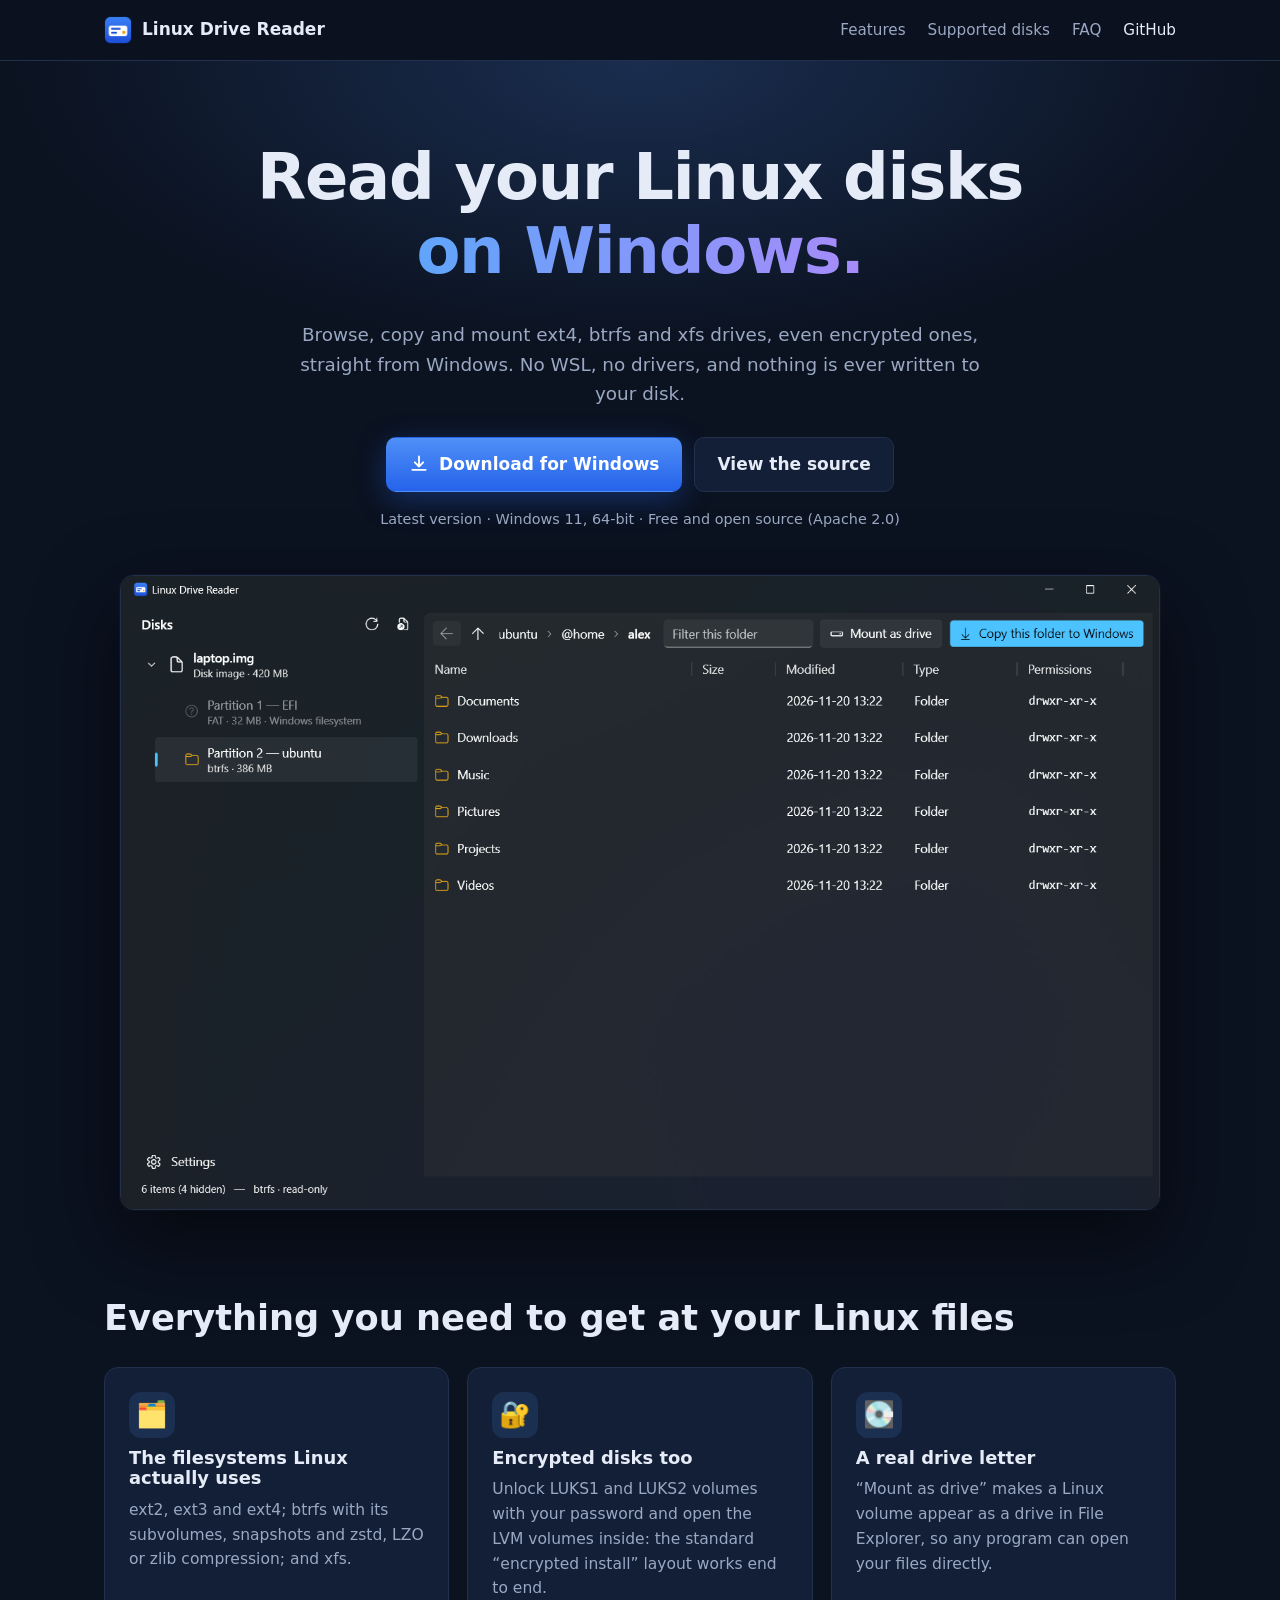
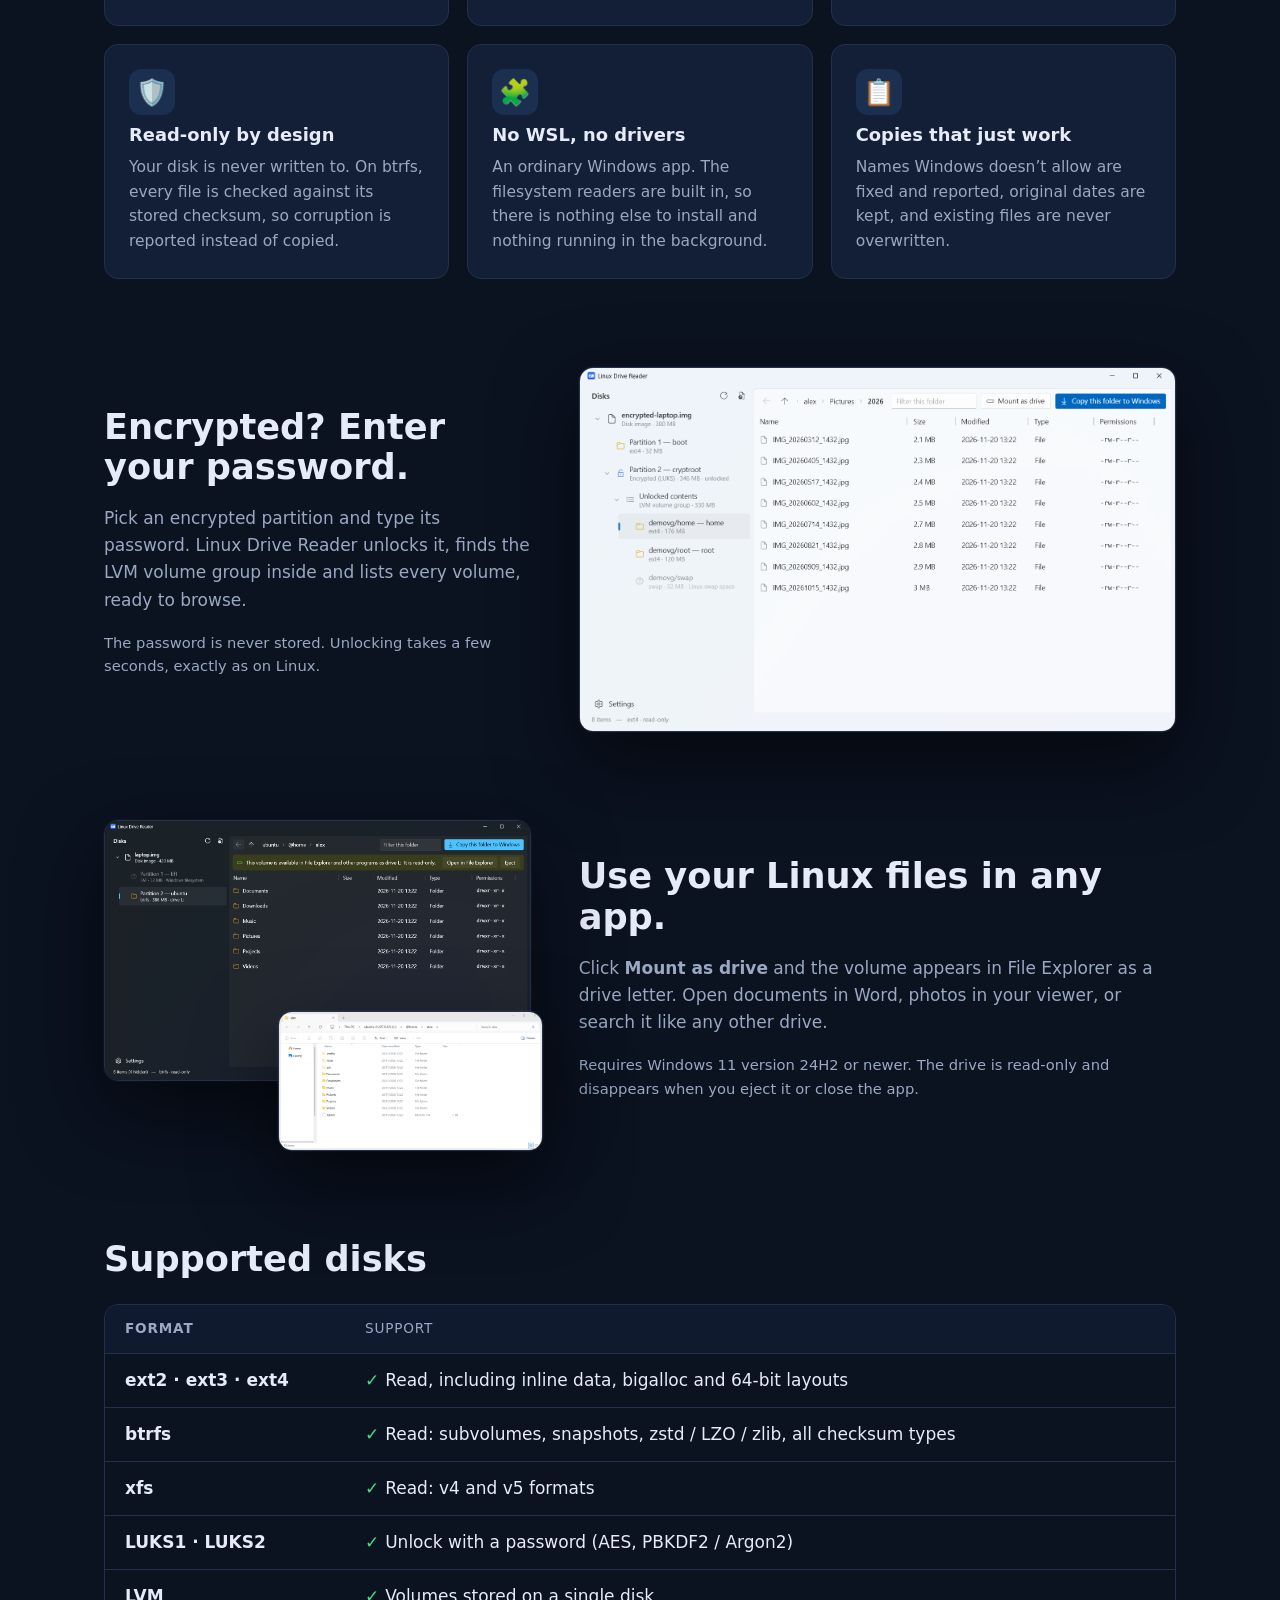
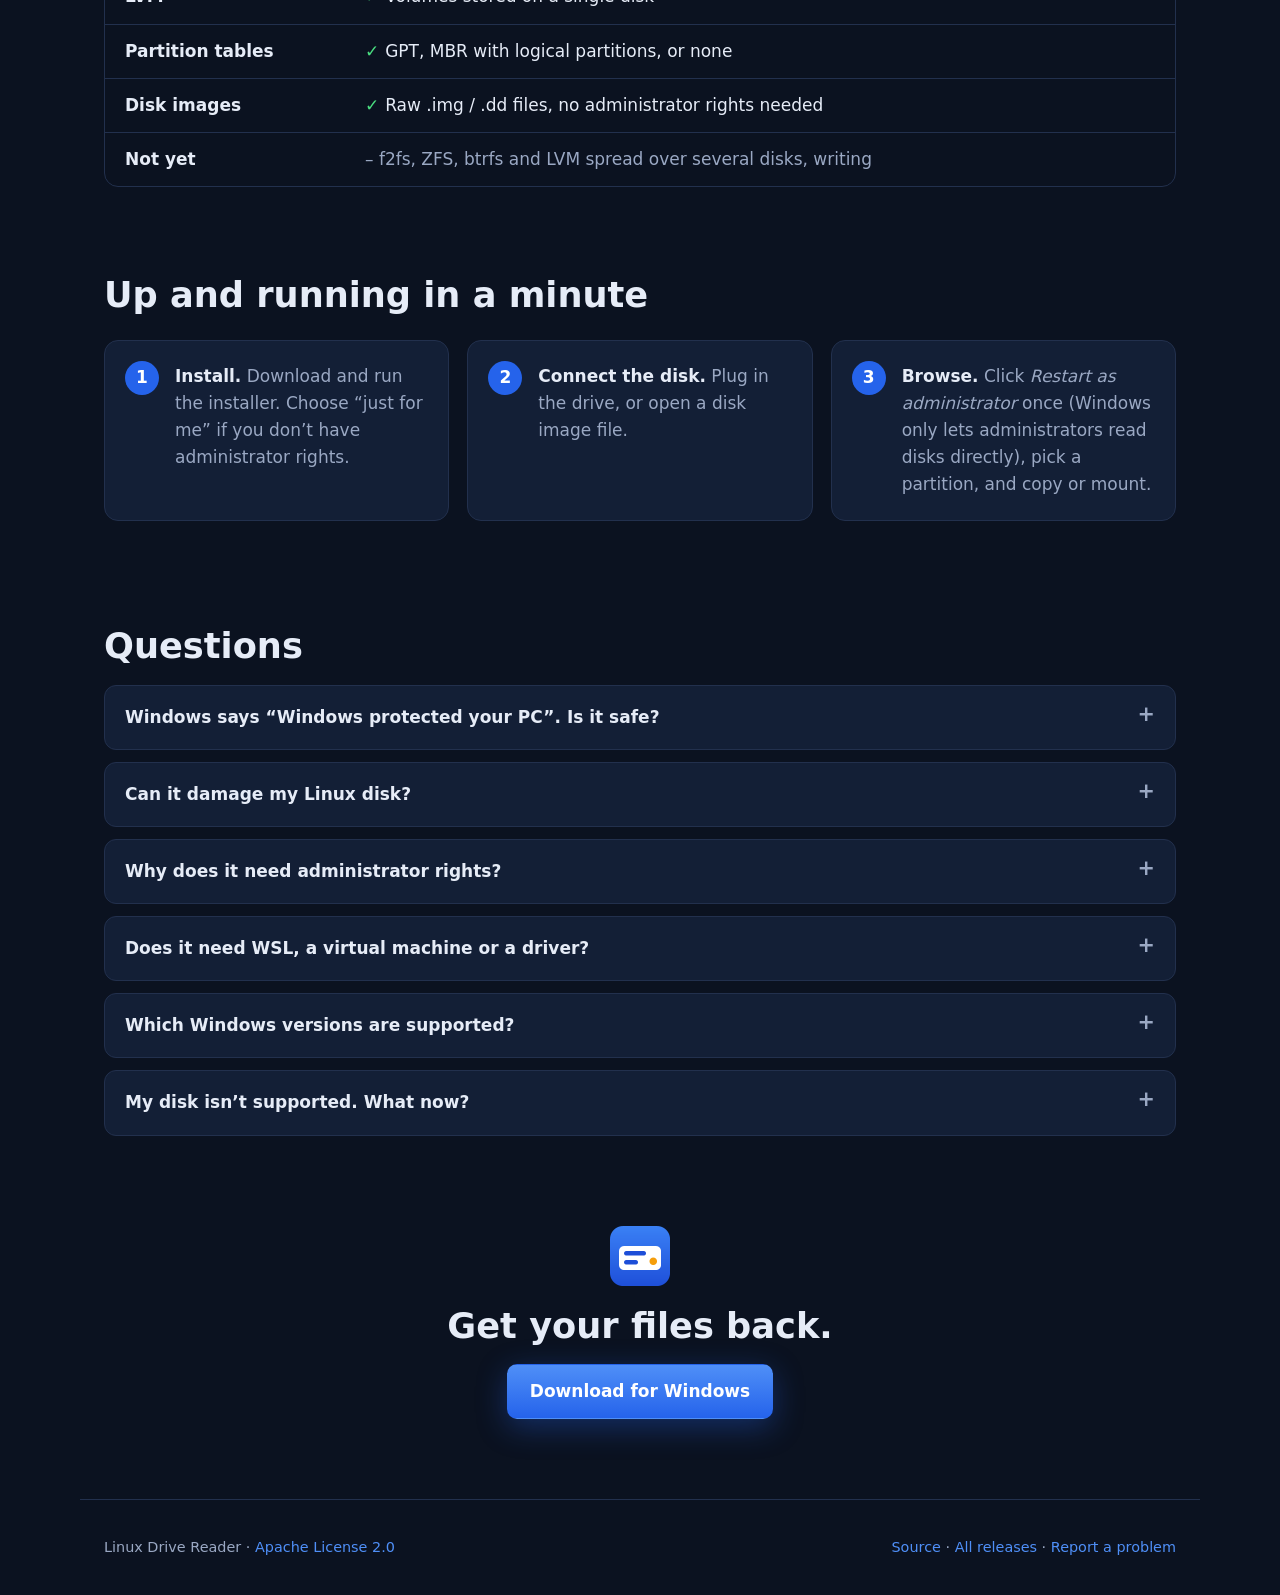
==== site/index.html @ 67509276 "Add the project website site/ is a static page (no external fonts, scripts or trackers) with screens" ====
<!doctype html>
<html lang="en">
<head>
<meta charset="utf-8">
<meta name="viewport" content="width=device-width, initial-scale=1">
<title>Linux Drive Reader — read Linux disks on Windows</title>
<meta name="description" content="Browse, copy and mount ext4, btrfs and xfs disks, including LUKS-encrypted and LVM ones, on Windows. No WSL, no drivers, never writes to your disk. Free and open source.">
<meta property="og:title" content="Linux Drive Reader">
<meta property="og:description" content="Read Linux disks on Windows: ext4, btrfs, xfs, LUKS and LVM. No WSL, no drivers, read-only.">
<meta property="og:image" content="assets/browse-dark.png">
<meta name="theme-color" content="#0b1220">
<link rel="icon" href="assets/favicon.png">
<link rel="stylesheet" href="style.css">
</head>
<body>
<header class="nav">
  <div class="wrap nav-inner">
    <a class="brand" href="#top"><img src="assets/icon.png" alt="" width="28" height="28">Linux Drive Reader</a>
    <nav>
      <a href="#features">Features</a>
      <a href="#formats">Supported disks</a>
      <a href="#faq">FAQ</a>
      <a href="https://github.com/yairpatch/linux-drive-reader" class="gh">GitHub</a>
    </nav>
  </div>
</header>

<main id="top">
  <section class="hero">
    <div class="wrap">
      <h1>Read your Linux disks <br><span class="accent">on Windows.</span></h1>
      <p class="lead">Browse, copy and mount ext4, btrfs and xfs drives, even encrypted ones, straight from Windows.
        No WSL, no drivers, and nothing is ever written to your disk.</p>
      <div class="cta">
        <a class="btn primary" href="https://github.com/yairpatch/linux-drive-reader/releases/latest/download/LinuxDriveReaderSetup.exe" id="download">
          <svg viewBox="0 0 24 24" aria-hidden="true"><path d="M12 3v12m0 0-5-5m5 5 5-5M4 19h16"/></svg>
          Download for Windows
        </a>
        <a class="btn" href="https://github.com/yairpatch/linux-drive-reader">View the source</a>
      </div>
      <p class="meta"><span id="version">Latest version</span> · Windows 11, 64-bit · Free and open source (Apache 2.0)</p>
      <figure class="shot hero-shot">
        <img src="assets/browse-dark.png" alt="Linux Drive Reader showing the home folder on a btrfs partition of a Linux laptop disk" width="1475" height="900">
      </figure>
    </div>
  </section>

  <section id="features" class="wrap">
    <h2>Everything you need to get at your Linux files</h2>
    <div class="grid">
      <article class="card"><div class="ico">🗂️</div><h3>The filesystems Linux actually uses</h3>
        <p>ext2, ext3 and ext4; btrfs with its subvolumes, snapshots and zstd, LZO or zlib compression; and xfs.</p></article>
      <article class="card"><div class="ico">🔐</div><h3>Encrypted disks too</h3>
        <p>Unlock LUKS1 and LUKS2 volumes with your password and open the LVM volumes inside: the standard “encrypted install” layout works end to end.</p></article>
      <article class="card"><div class="ico">💽</div><h3>A real drive letter</h3>
        <p>“Mount as drive” makes a Linux volume appear as a drive in File Explorer, so any program can open your files directly.</p></article>
      <article class="card"><div class="ico">🛡️</div><h3>Read-only by design</h3>
        <p>Your disk is never written to. On btrfs, every file is checked against its stored checksum, so corruption is reported instead of copied.</p></article>
      <article class="card"><div class="ico">🧩</div><h3>No WSL, no drivers</h3>
        <p>An ordinary Windows app. The filesystem readers are built in, so there is nothing else to install and nothing running in the background.</p></article>
      <article class="card"><div class="ico">📋</div><h3>Copies that just work</h3>
        <p>Names Windows doesn’t allow are fixed and reported, original dates are kept, and existing files are never overwritten.</p></article>
    </div>
  </section>

  <section class="wrap showcase">
    <div class="text">
      <h2>Encrypted? Enter your password.</h2>
      <p>Pick an encrypted partition and type its password. Linux Drive Reader unlocks it, finds the LVM volume group inside and lists every volume, ready to browse.</p>
      <p class="small">The password is never stored. Unlocking takes a few seconds, exactly as on Linux.</p>
    </div>
    <figure class="shot"><img src="assets/encrypted-light.png" alt="An unlocked LUKS partition with its LVM volumes listed, showing photos in the home volume" loading="lazy" width="1475" height="900"></figure>
  </section>

  <section class="wrap showcase flip">
    <div class="text">
      <h2>Use your Linux files in any app.</h2>
      <p>Click <b>Mount as drive</b> and the volume appears in File Explorer as a drive letter. Open documents in Word, photos in your viewer, or search it like any other drive.</p>
      <p class="small">Requires Windows 11 version 24H2 or newer. The drive is read-only and disappears when you eject it or close the app.</p>
    </div>
    <div class="stack">
      <figure class="shot"><img src="assets/mounted-dark.png" alt="The app showing the volume mounted as drive L:" loading="lazy" width="1475" height="900"></figure>
      <figure class="shot overlap"><img src="assets/explorer.png" alt="File Explorer showing the Linux home folder on drive L:" loading="lazy" width="1424" height="750"></figure>
    </div>
  </section>

  <section id="formats" class="wrap">
    <h2>Supported disks</h2>
    <div class="table">
      <div class="row head"><span>Format</span><span>Support</span></div>
      <div class="row"><span>ext2 · ext3 · ext4</span><span class="ok">Read, including inline data, bigalloc and 64-bit layouts</span></div>
      <div class="row"><span>btrfs</span><span class="ok">Read: subvolumes, snapshots, zstd / LZO / zlib, all checksum types</span></div>
      <div class="row"><span>xfs</span><span class="ok">Read: v4 and v5 formats</span></div>
      <div class="row"><span>LUKS1 · LUKS2</span><span class="ok">Unlock with a password (AES, PBKDF2 / Argon2)</span></div>
      <div class="row"><span>LVM</span><span class="ok">Volumes stored on a single disk</span></div>
      <div class="row"><span>Partition tables</span><span class="ok">GPT, MBR with logical partitions, or none</span></div>
      <div class="row"><span>Disk images</span><span class="ok">Raw .img / .dd files, no administrator rights needed</span></div>
      <div class="row"><span>Not yet</span><span class="no">f2fs, ZFS, btrfs and LVM spread over several disks, writing</span></div>
    </div>
  </section>

  <section class="wrap steps">
    <h2>Up and running in a minute</h2>
    <ol>
      <li><b>Install.</b> Download and run the installer. Choose “just for me” if you don’t have administrator rights.</li>
      <li><b>Connect the disk.</b> Plug in the drive, or open a disk image file.</li>
      <li><b>Browse.</b> Click <i>Restart as administrator</i> once (Windows only lets administrators read disks directly), pick a partition, and copy or mount.</li>
    </ol>
  </section>

  <section id="faq" class="wrap faq">
    <h2>Questions</h2>
    <details><summary>Windows says “Windows protected your PC”. Is it safe?</summary>
      <p>That warning appears for programs that aren’t code-signed, which costs money this free project hasn’t spent yet. Click <b>More info</b>, then <b>Run anyway</b>. The full source code is public on GitHub, and each release lists SHA-256 checksums of its files.</p></details>
    <details><summary>Can it damage my Linux disk?</summary>
      <p>It never writes to the disks it reads: they are opened read-only, and the drive letter is read-only too. If you shut Linux down uncleanly the app will tell you, because the most recent changes may not be visible yet.</p></details>
    <details><summary>Why does it need administrator rights?</summary>
      <p>Windows only lets administrators read a disk directly. Disk image files work without them. You can also turn on <i>Ask for administrator rights at startup</i> in Settings.</p></details>
    <details><summary>Does it need WSL, a virtual machine or a driver?</summary>
      <p>No. The filesystem readers are written into the app itself. The drive letter uses Windows’ own built-in file-sharing client talking to the app on this computer only.</p></details>
    <details><summary>Which Windows versions are supported?</summary>
      <p>Windows 11, 64-bit. Mounting as a drive letter needs version 24H2 or newer; browsing and copying work on earlier versions of Windows 11.</p></details>
    <details><summary>My disk isn’t supported. What now?</summary>
      <p>Open an issue on <a href="https://github.com/yairpatch/linux-drive-reader/issues">GitHub</a> with the filesystem type the app shows. Unsupported formats are recognised and named, even when they can’t be opened yet.</p></details>
  </section>

  <section class="wrap final">
    <img src="assets/icon.png" alt="" width="64" height="64">
    <h2>Get your files back.</h2>
    <a class="btn primary" href="https://github.com/yairpatch/linux-drive-reader/releases/latest/download/LinuxDriveReaderSetup.exe">Download for Windows</a>
  </section>
</main>

<footer class="wrap foot">
  <span>Linux Drive Reader · <a href="https://github.com/yairpatch/linux-drive-reader/blob/main/LICENSE">Apache License 2.0</a></span>
  <span><a href="https://github.com/yairpatch/linux-drive-reader">Source</a> · <a href="https://github.com/yairpatch/linux-drive-reader/releases">All releases</a> · <a href="https://github.com/yairpatch/linux-drive-reader/issues">Report a problem</a></span>
</footer>

<script>
  // Show the current release number; the download links already point at the latest release.
  fetch('https://api.github.com/repos/yairpatch/linux-drive-reader/releases/latest')
    .then(r => r.ok ? r.json() : null)
    .then(r => { if (r && r.tag_name) document.getElementById('version').textContent = 'Version ' + r.tag_name.replace(/^v/, ''); })
    .catch(() => {});
</script>
</body>
</html>
---- site/style.css ----
:root {
  --bg: #0b1220; --bg2: #101a2e; --card: #131f36; --line: #22304d;
  --text: #e6ecf7; --muted: #9aa8c3; --accent: #4f8ff7; --accent2: #2563eb; --amber: #f59e0b; --ok: #4ade80;
  --radius: 14px;
  font-family: "Segoe UI Variable Text", "Segoe UI", system-ui, -apple-system, Roboto, sans-serif;
}
* { box-sizing: border-box; }
html { scroll-behavior: smooth; }
body { margin: 0; background: var(--bg); color: var(--text); line-height: 1.6; font-size: 17px; overflow-x: clip; }
a { color: var(--accent); text-decoration: none; }
a:hover { text-decoration: underline; }
img { max-width: 100%; height: auto; display: block; }
.wrap { max-width: 1120px; margin: 0 auto; padding-left: 24px; padding-right: 24px; }
h1, h2, h3 { line-height: 1.15; margin: 0 0 .5em; font-family: "Segoe UI Variable Display", "Segoe UI", system-ui, sans-serif; }
h2 { font-size: clamp(1.6rem, 3vw, 2.2rem); }
section { padding-top: 88px; }
.hero { padding-top: 80px; }

.nav { position: sticky; top: 0; z-index: 10; background: rgba(11, 18, 32, .82); backdrop-filter: blur(12px); border-bottom: 1px solid var(--line); }
.nav-inner { display: flex; align-items: center; justify-content: space-between; height: 60px; }
.brand { display: flex; align-items: center; gap: 10px; color: var(--text); font-weight: 600; }
.brand:hover { text-decoration: none; }
.nav nav { display: flex; gap: 22px; font-size: .95rem; }
.nav nav a { color: var(--muted); }
.nav nav a:hover { color: var(--text); text-decoration: none; }
.nav .gh { color: var(--text); }

.hero { text-align: center;
  background: radial-gradient(900px 420px at 50% 0%, rgba(79, 143, 247, .22), transparent 70%); }
.hero h1 { font-size: clamp(2.4rem, 6vw, 4rem); letter-spacing: -.02em; }
.accent { background: linear-gradient(90deg, #60a5fa, #a78bfa); -webkit-background-clip: text; background-clip: text; color: transparent; }
.lead { max-width: 680px; margin: 0 auto 28px; color: var(--muted); font-size: 1.15rem; }
.cta { display: flex; gap: 12px; justify-content: center; flex-wrap: wrap; }
.btn { display: inline-flex; align-items: center; gap: 10px; padding: 13px 22px; border-radius: 10px; font-weight: 600;
  border: 1px solid var(--line); color: var(--text); background: var(--card); transition: transform .15s, background .15s; }
.btn:hover { text-decoration: none; transform: translateY(-1px); background: #182742; }
.btn.primary { background: linear-gradient(180deg, var(--accent), var(--accent2)); border-color: transparent; color: #fff;
  box-shadow: 0 8px 30px rgba(37, 99, 235, .35); }
.btn.primary:hover { background: linear-gradient(180deg, #6aa1fb, #3170ee); }
.btn svg { width: 20px; height: 20px; fill: none; stroke: currentColor; stroke-width: 2.2; stroke-linecap: round; stroke-linejoin: round; }
.meta { color: var(--muted); font-size: .9rem; margin: 16px 0 44px; }

.shot { margin: 0; border-radius: var(--radius); overflow: hidden; border: 1px solid var(--line);
  box-shadow: 0 30px 80px rgba(0, 0, 0, .55), 0 0 0 1px rgba(255, 255, 255, .03); background: #000; }
.hero-shot { max-width: 1040px; margin: 0 auto; }

.grid { display: grid; grid-template-columns: repeat(3, 1fr); gap: 18px; margin-top: 28px; }
.card { background: var(--card); border: 1px solid var(--line); border-radius: var(--radius); padding: 24px; }
.card h3 { font-size: 1.12rem; margin-top: 10px; }
.card p { color: var(--muted); margin: 0; font-size: .97rem; }
.ico { font-size: 1.6rem; width: 46px; height: 46px; display: grid; place-items: center; border-radius: 12px; background: rgba(79, 143, 247, .14); }

.showcase { display: grid; grid-template-columns: 5fr 7fr; gap: 48px; align-items: center; }
.showcase.flip .text { order: 2; }
.showcase p { color: var(--muted); }
.small { font-size: .92rem; }
.stack { position: relative; padding-bottom: 70px; }
.stack .overlap { position: absolute; width: 62%; right: -12px; bottom: 0; }

.table { margin-top: 24px; border: 1px solid var(--line); border-radius: var(--radius); overflow: hidden; }
.row { display: grid; grid-template-columns: 240px 1fr; padding: 13px 20px; border-top: 1px solid var(--line); }
.row:first-child { border-top: 0; }
.row.head { background: var(--bg2); color: var(--muted); font-size: .85rem; text-transform: uppercase; letter-spacing: .06em; }
.row span:first-child { font-weight: 600; }
.ok::before { content: "✓  "; color: var(--ok); font-weight: 700; }
.no { color: var(--muted); }
.no::before { content: "–  "; }

.steps ol { counter-reset: s; list-style: none; padding: 0; display: grid; grid-template-columns: repeat(3, 1fr); gap: 18px; margin-top: 24px; }
.steps li { counter-increment: s; background: var(--card); border: 1px solid var(--line); border-radius: var(--radius); padding: 22px 22px 22px 70px; position: relative; color: var(--muted); }
.steps li b { color: var(--text); }
.steps li::before { content: counter(s); position: absolute; left: 20px; top: 20px; width: 34px; height: 34px; border-radius: 50%;
  display: grid; place-items: center; background: var(--accent2); color: #fff; font-weight: 700; }

.faq details { background: var(--card); border: 1px solid var(--line); border-radius: 12px; margin-top: 12px; padding: 4px 20px; }
.faq summary { cursor: pointer; padding: 14px 0; font-weight: 600; list-style: none; }
.faq summary::-webkit-details-marker { display: none; }
.faq summary::after { content: "+"; float: right; color: var(--muted); font-size: 1.3rem; line-height: 1; }
.faq details[open] summary::after { content: "−"; }
.faq details p { color: var(--muted); margin: 0 0 16px; }

.final { text-align: center; padding-bottom: 40px; }
.final img { margin: 0 auto 18px; }
.foot { display: flex; justify-content: space-between; gap: 16px; flex-wrap: wrap; padding-top: 36px; padding-bottom: 36px;
  margin-top: 40px; border-top: 1px solid var(--line); color: var(--muted); font-size: .9rem; }

@media (max-width: 900px) {
  .grid, .steps ol { grid-template-columns: 1fr; }
  .showcase { grid-template-columns: 1fr; gap: 24px; }
  .showcase.flip .text { order: 0; }
  .stack .overlap { right: 0; }
  .nav nav a:not(.gh) { display: none; }
  .row { grid-template-columns: 1fr; gap: 2px; }
  body { font-size: 16px; }
  section { padding-top: 64px; }
  .hero h1 br { display: none; }
  .cta .btn { flex: 1 1 100%; justify-content: center; }
  .lead { font-size: 1.05rem; }
}
@media (prefers-reduced-motion: reduce) { html { scroll-behavior: auto; } .btn { transition: none; } }
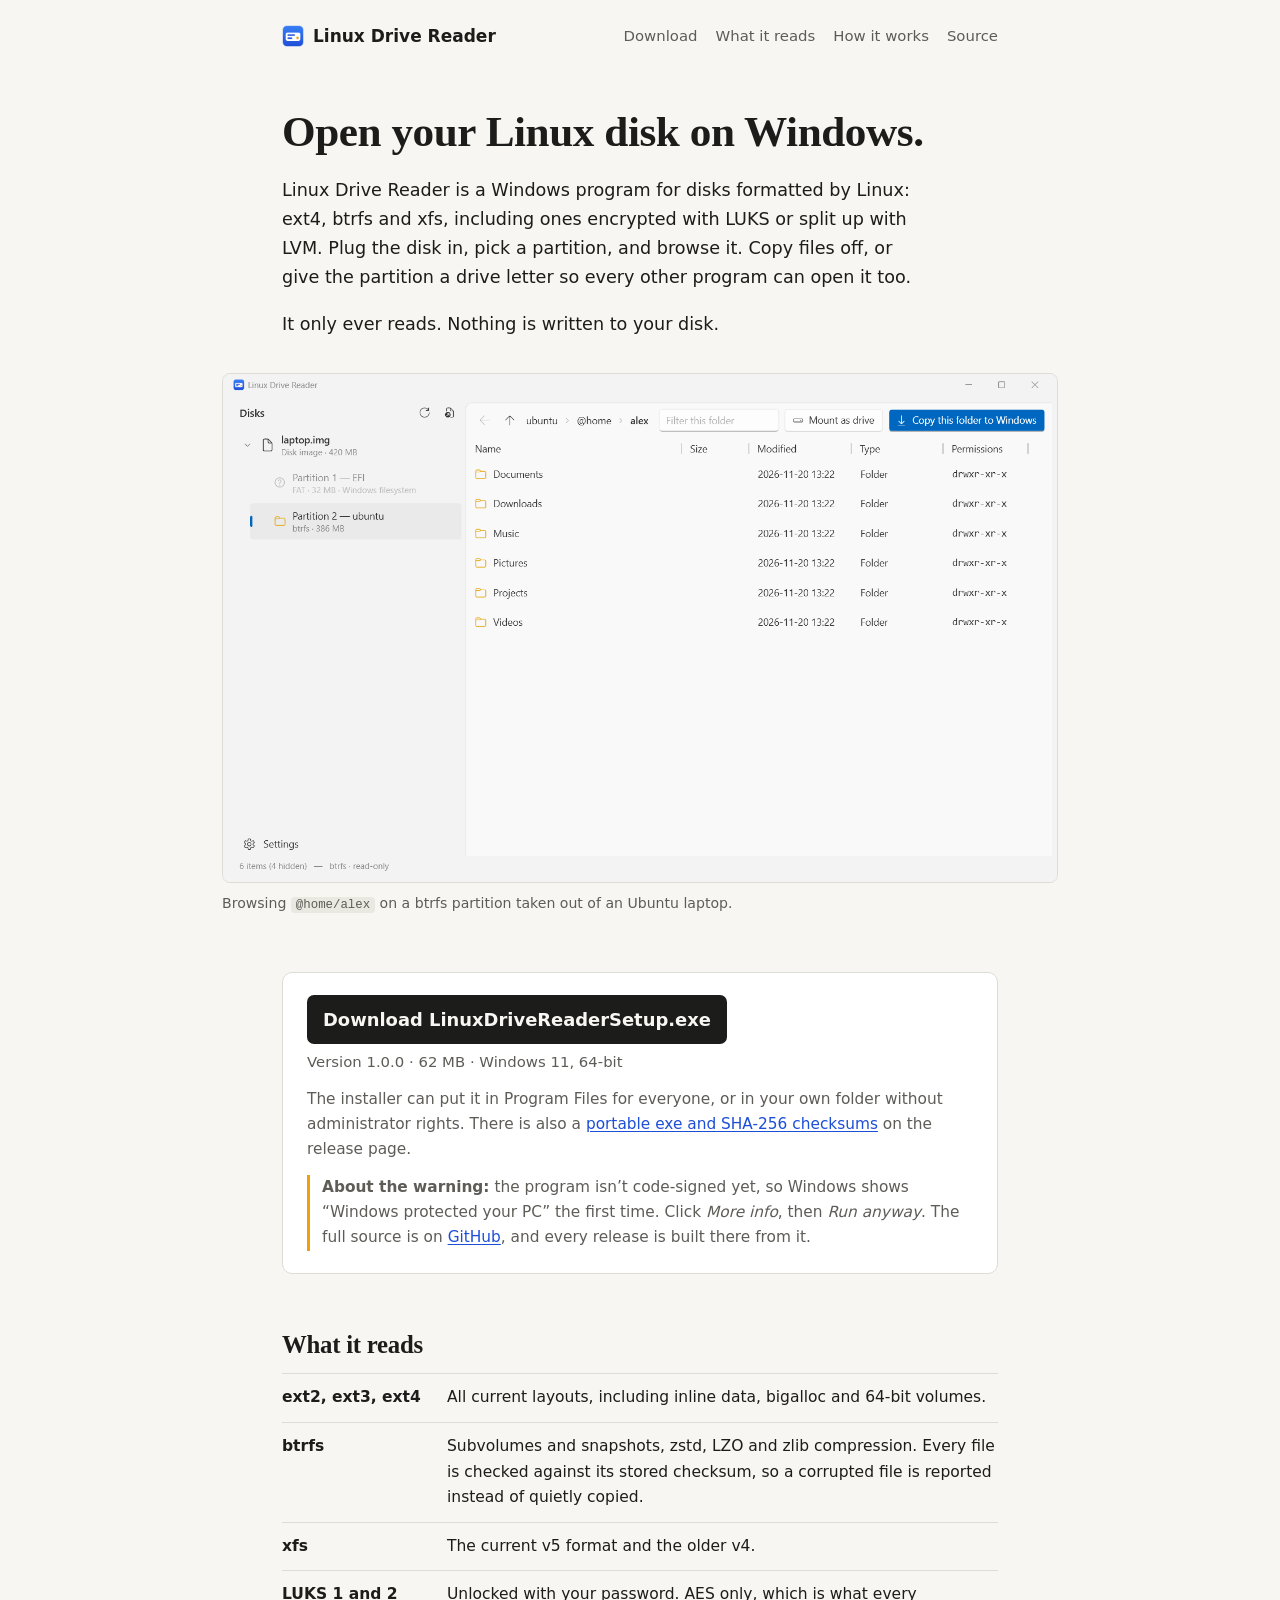
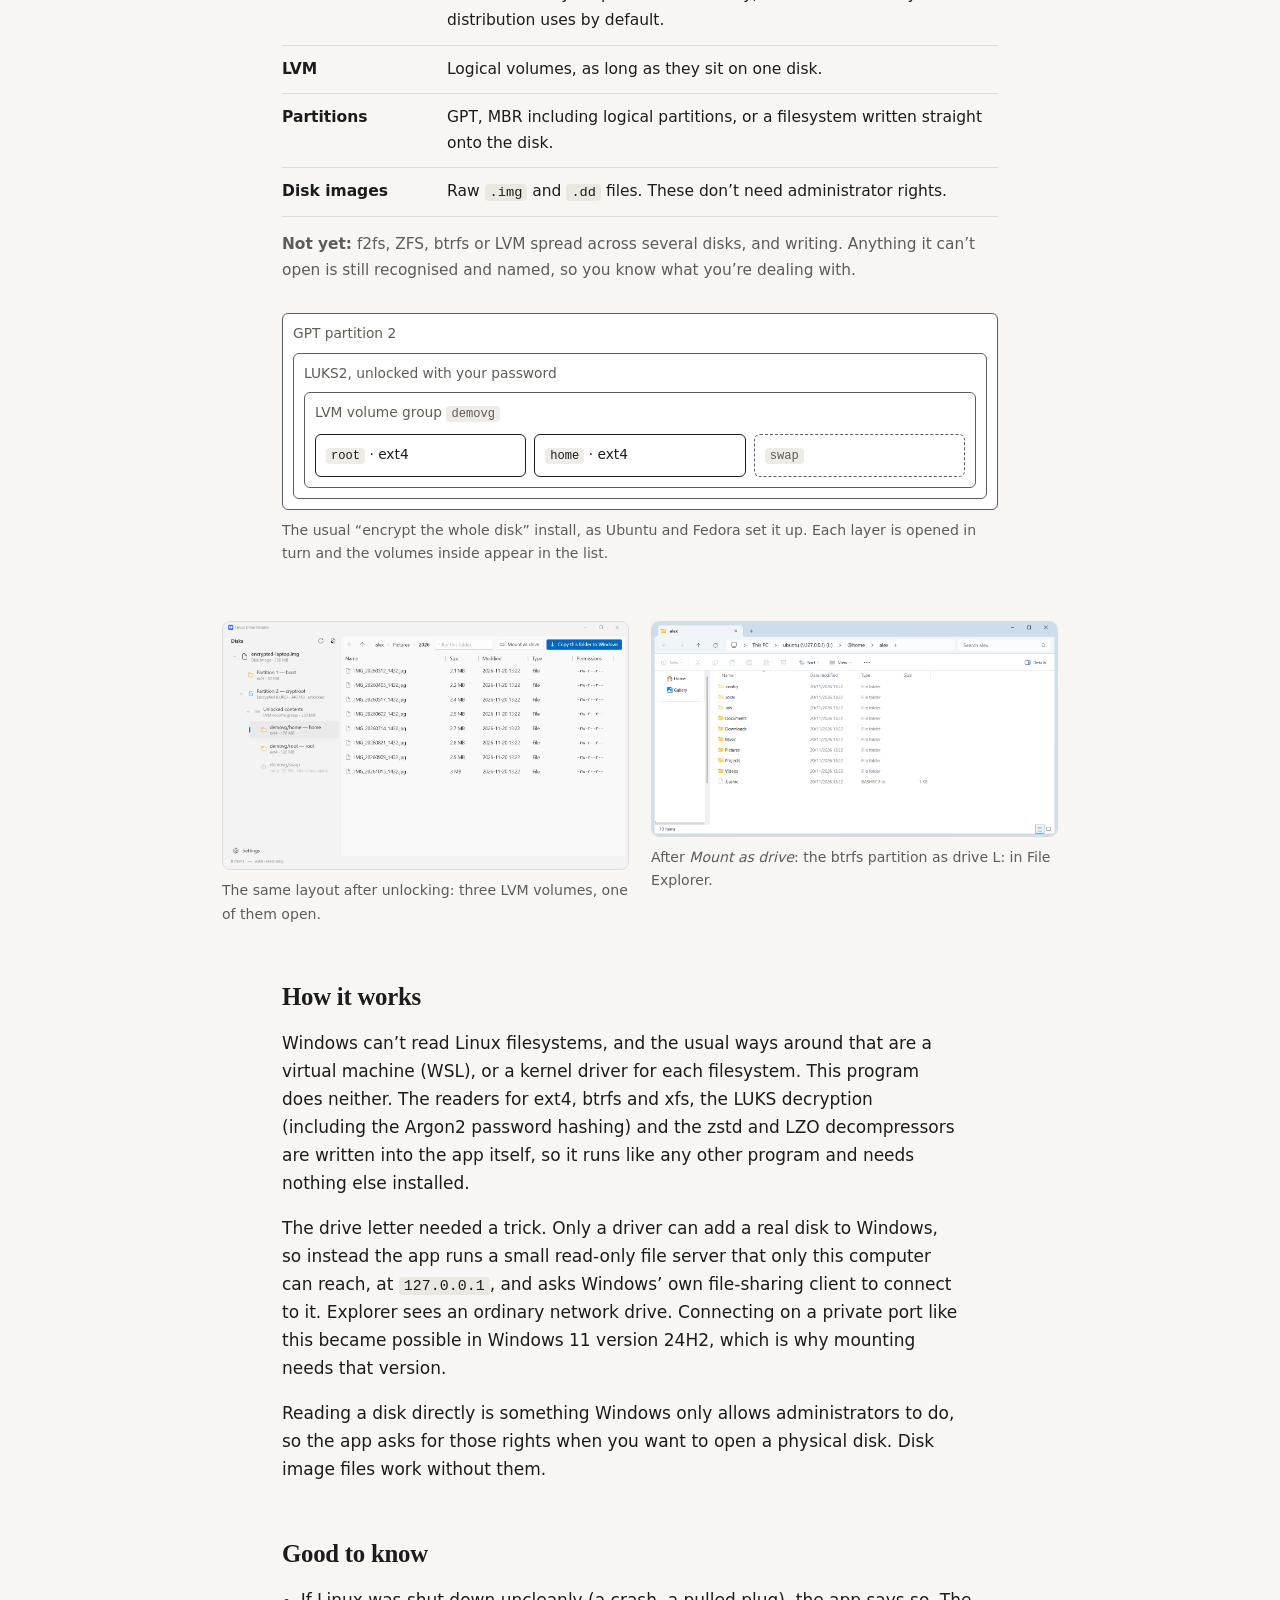
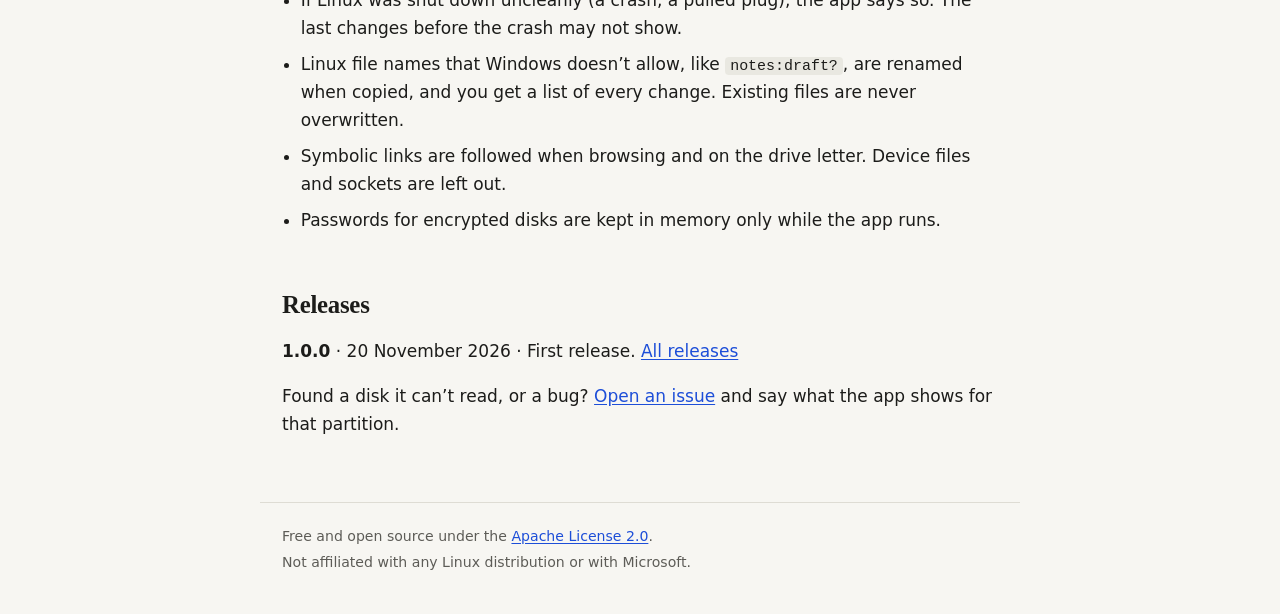
==== commit d4bcbc07: "Redesign the website as a plain project page Replaces the template-style landing page (gradient head" ====
--- a/site/index.html
+++ b/site/index.html
@@ -3,144 +3,131 @@
 <head>
 <meta charset="utf-8">
 <meta name="viewport" content="width=device-width, initial-scale=1">
-<title>Linux Drive Reader — read Linux disks on Windows</title>
-<meta name="description" content="Browse, copy and mount ext4, btrfs and xfs disks, including LUKS-encrypted and LVM ones, on Windows. No WSL, no drivers, never writes to your disk. Free and open source.">
+<title>Linux Drive Reader</title>
+<meta name="description" content="A Windows program that reads disks formatted by Linux (ext4, btrfs, xfs, including LUKS-encrypted and LVM ones). Browse them, copy files off, or give them a drive letter. It never writes to the disk.">
 <meta property="og:title" content="Linux Drive Reader">
-<meta property="og:description" content="Read Linux disks on Windows: ext4, btrfs, xfs, LUKS and LVM. No WSL, no drivers, read-only.">
-<meta property="og:image" content="assets/browse-dark.png">
-<meta name="theme-color" content="#0b1220">
+<meta property="og:description" content="Read ext4, btrfs and xfs disks on Windows, including encrypted ones. Free, open source, read-only.">
+<meta property="og:image" content="assets/browse-light.png">
 <link rel="icon" href="assets/favicon.png">
 <link rel="stylesheet" href="style.css">
 </head>
 <body>
-<header class="nav">
-  <div class="wrap nav-inner">
-    <a class="brand" href="#top"><img src="assets/icon.png" alt="" width="28" height="28">Linux Drive Reader</a>
-    <nav>
-      <a href="#features">Features</a>
-      <a href="#formats">Supported disks</a>
-      <a href="#faq">FAQ</a>
-      <a href="https://github.com/yairpatch/linux-drive-reader" class="gh">GitHub</a>
-    </nav>
-  </div>
+
+<header class="top">
+  <a class="name" href="./"><img src="assets/icon.png" alt="" width="22" height="22">Linux Drive Reader</a>
+  <nav><a href="#download">Download</a><a href="#reads">What it reads</a><a href="#how">How it works</a><a href="https://github.com/yairpatch/linux-drive-reader">Source</a></nav>
 </header>
 
-<main id="top">
-  <section class="hero">
-    <div class="wrap">
-      <h1>Read your Linux disks <br><span class="accent">on Windows.</span></h1>
-      <p class="lead">Browse, copy and mount ext4, btrfs and xfs drives, even encrypted ones, straight from Windows.
-        No WSL, no drivers, and nothing is ever written to your disk.</p>
-      <div class="cta">
-        <a class="btn primary" href="https://github.com/yairpatch/linux-drive-reader/releases/latest/download/LinuxDriveReaderSetup.exe" id="download">
-          <svg viewBox="0 0 24 24" aria-hidden="true"><path d="M12 3v12m0 0-5-5m5 5 5-5M4 19h16"/></svg>
-          Download for Windows
-        </a>
-        <a class="btn" href="https://github.com/yairpatch/linux-drive-reader">View the source</a>
-      </div>
-      <p class="meta"><span id="version">Latest version</span> · Windows 11, 64-bit · Free and open source (Apache 2.0)</p>
-      <figure class="shot hero-shot">
-        <img src="assets/browse-dark.png" alt="Linux Drive Reader showing the home folder on a btrfs partition of a Linux laptop disk" width="1475" height="900">
-      </figure>
-    </div>
+<main>
+  <section class="intro">
+    <h1>Open your Linux disk on Windows.</h1>
+    <p>Linux Drive Reader is a Windows program for disks formatted by Linux: ext4, btrfs and xfs, including ones
+      encrypted with LUKS or split up with LVM. Plug the disk in, pick a partition, and browse it. Copy files off,
+      or give the partition a drive letter so every other program can open it too.</p>
+    <p>It only ever reads. Nothing is written to your disk.</p>
   </section>
 
-  <section id="features" class="wrap">
-    <h2>Everything you need to get at your Linux files</h2>
-    <div class="grid">
-      <article class="card"><div class="ico">🗂️</div><h3>The filesystems Linux actually uses</h3>
-        <p>ext2, ext3 and ext4; btrfs with its subvolumes, snapshots and zstd, LZO or zlib compression; and xfs.</p></article>
-      <article class="card"><div class="ico">🔐</div><h3>Encrypted disks too</h3>
-        <p>Unlock LUKS1 and LUKS2 volumes with your password and open the LVM volumes inside: the standard “encrypted install” layout works end to end.</p></article>
-      <article class="card"><div class="ico">💽</div><h3>A real drive letter</h3>
-        <p>“Mount as drive” makes a Linux volume appear as a drive in File Explorer, so any program can open your files directly.</p></article>
-      <article class="card"><div class="ico">🛡️</div><h3>Read-only by design</h3>
-        <p>Your disk is never written to. On btrfs, every file is checked against its stored checksum, so corruption is reported instead of copied.</p></article>
-      <article class="card"><div class="ico">🧩</div><h3>No WSL, no drivers</h3>
-        <p>An ordinary Windows app. The filesystem readers are built in, so there is nothing else to install and nothing running in the background.</p></article>
-      <article class="card"><div class="ico">📋</div><h3>Copies that just work</h3>
-        <p>Names Windows doesn’t allow are fixed and reported, original dates are kept, and existing files are never overwritten.</p></article>
+  <figure class="shot wide">
+    <img src="assets/browse-light.png" alt="The app showing the home folder on the btrfs partition of a Linux laptop disk" width="1475" height="900">
+    <figcaption>Browsing <code>@home/alex</code> on a btrfs partition taken out of an Ubuntu laptop.</figcaption>
+  </figure>
+
+  <section id="download" class="download">
+    <div class="file">
+      <a class="get" href="https://github.com/yairpatch/linux-drive-reader/releases/latest/download/LinuxDriveReaderSetup.exe">Download LinuxDriveReaderSetup.exe</a>
+      <span class="facts"><span id="ver">Version 1.0.0</span> · <span id="size">62 MB</span> · Windows 11, 64-bit</span>
     </div>
+    <p>The installer can put it in Program Files for everyone, or in your own folder without administrator rights.
+      There is also a <a href="https://github.com/yairpatch/linux-drive-reader/releases/latest">portable exe and SHA-256 checksums</a> on the release page.</p>
+    <p class="note"><b>About the warning:</b> the program isn’t code-signed yet, so Windows shows
+      “Windows protected your PC” the first time. Click <i>More info</i>, then <i>Run anyway</i>.
+      The full source is on <a href="https://github.com/yairpatch/linux-drive-reader">GitHub</a>, and every release is built there from it.</p>
   </section>
 
-  <section class="wrap showcase">
-    <div class="text">
-      <h2>Encrypted? Enter your password.</h2>
-      <p>Pick an encrypted partition and type its password. Linux Drive Reader unlocks it, finds the LVM volume group inside and lists every volume, ready to browse.</p>
-      <p class="small">The password is never stored. Unlocking takes a few seconds, exactly as on Linux.</p>
+  <section id="reads">
+    <h2>What it reads</h2>
+    <table>
+      <tr><th>ext2, ext3, ext4</th><td>All current layouts, including inline data, bigalloc and 64-bit volumes.</td></tr>
+      <tr><th>btrfs</th><td>Subvolumes and snapshots, zstd, LZO and zlib compression. Every file is checked against
+        its stored checksum, so a corrupted file is reported instead of quietly copied.</td></tr>
+      <tr><th>xfs</th><td>The current v5 format and the older v4.</td></tr>
+      <tr><th>LUKS 1 and 2</th><td>Unlocked with your password. AES only, which is what every distribution uses by default.</td></tr>
+      <tr><th>LVM</th><td>Logical volumes, as long as they sit on one disk.</td></tr>
+      <tr><th>Partitions</th><td>GPT, MBR including logical partitions, or a filesystem written straight onto the disk.</td></tr>
+      <tr><th>Disk images</th><td>Raw <code>.img</code> and <code>.dd</code> files. These don’t need administrator rights.</td></tr>
+    </table>
+    <p class="not"><b>Not yet:</b> f2fs, ZFS, btrfs or LVM spread across several disks, and writing.
+      Anything it can’t open is still recognised and named, so you know what you’re dealing with.</p>
+
+    <div class="nesting" aria-label="Diagram: partition, then LUKS, then LVM, then an ext4 filesystem">
+      <div class="box"><span>GPT partition 2</span>
+        <div class="box"><span>LUKS2, unlocked with your password</span>
+          <div class="box"><span>LVM volume group <code>demovg</code></span>
+            <div class="row">
+              <div class="box leaf"><span><code>root</code> · ext4</span></div>
+              <div class="box leaf"><span><code>home</code> · ext4</span></div>
+              <div class="box leaf off"><span><code>swap</code></span></div>
+            </div>
+          </div>
+        </div>
+      </div>
     </div>
-    <figure class="shot"><img src="assets/encrypted-light.png" alt="An unlocked LUKS partition with its LVM volumes listed, showing photos in the home volume" loading="lazy" width="1475" height="900"></figure>
+    <p class="caption">The usual “encrypt the whole disk” install, as Ubuntu and Fedora set it up. Each layer is opened in turn and the volumes inside appear in the list.</p>
   </section>
 
-  <section class="wrap showcase flip">
-    <div class="text">
-      <h2>Use your Linux files in any app.</h2>
-      <p>Click <b>Mount as drive</b> and the volume appears in File Explorer as a drive letter. Open documents in Word, photos in your viewer, or search it like any other drive.</p>
-      <p class="small">Requires Windows 11 version 24H2 or newer. The drive is read-only and disappears when you eject it or close the app.</p>
-    </div>
-    <div class="stack">
-      <figure class="shot"><img src="assets/mounted-dark.png" alt="The app showing the volume mounted as drive L:" loading="lazy" width="1475" height="900"></figure>
-      <figure class="shot overlap"><img src="assets/explorer.png" alt="File Explorer showing the Linux home folder on drive L:" loading="lazy" width="1424" height="750"></figure>
-    </div>
+  <section class="pair">
+    <figure class="shot"><img src="assets/encrypted-light.png" alt="An unlocked LUKS partition with its LVM volumes listed, showing photos in the home volume" loading="lazy" width="1475" height="900">
+      <figcaption>The same layout after unlocking: three LVM volumes, one of them open.</figcaption></figure>
+    <figure class="shot"><img src="assets/explorer.png" alt="File Explorer showing the Linux home folder on drive L:" loading="lazy" width="1424" height="750">
+      <figcaption>After <i>Mount as drive</i>: the btrfs partition as drive L: in File Explorer.</figcaption></figure>
   </section>
 
-  <section id="formats" class="wrap">
-    <h2>Supported disks</h2>
-    <div class="table">
-      <div class="row head"><span>Format</span><span>Support</span></div>
-      <div class="row"><span>ext2 · ext3 · ext4</span><span class="ok">Read, including inline data, bigalloc and 64-bit layouts</span></div>
-      <div class="row"><span>btrfs</span><span class="ok">Read: subvolumes, snapshots, zstd / LZO / zlib, all checksum types</span></div>
-      <div class="row"><span>xfs</span><span class="ok">Read: v4 and v5 formats</span></div>
-      <div class="row"><span>LUKS1 · LUKS2</span><span class="ok">Unlock with a password (AES, PBKDF2 / Argon2)</span></div>
-      <div class="row"><span>LVM</span><span class="ok">Volumes stored on a single disk</span></div>
-      <div class="row"><span>Partition tables</span><span class="ok">GPT, MBR with logical partitions, or none</span></div>
-      <div class="row"><span>Disk images</span><span class="ok">Raw .img / .dd files, no administrator rights needed</span></div>
-      <div class="row"><span>Not yet</span><span class="no">f2fs, ZFS, btrfs and LVM spread over several disks, writing</span></div>
-    </div>
+  <section id="how">
+    <h2>How it works</h2>
+    <p>Windows can’t read Linux filesystems, and the usual ways around that are a virtual machine (WSL), or a
+      kernel driver for each filesystem. This program does neither. The readers for ext4, btrfs and xfs, the
+      LUKS decryption (including the Argon2 password hashing) and the zstd and LZO decompressors are written into
+      the app itself, so it runs like any other program and needs nothing else installed.</p>
+    <p>The drive letter needed a trick. Only a driver can add a real disk to Windows, so instead the app runs a
+      small read-only file server that only this computer can reach, at <code>127.0.0.1</code>, and asks Windows’
+      own file-sharing client to connect to it. Explorer sees an ordinary network drive. Connecting on a private
+      port like this became possible in Windows 11 version 24H2, which is why mounting needs that version.</p>
+    <p>Reading a disk directly is something Windows only allows administrators to do, so the app asks for those
+      rights when you want to open a physical disk. Disk image files work without them.</p>
   </section>
 
-  <section class="wrap steps">
-    <h2>Up and running in a minute</h2>
-    <ol>
-      <li><b>Install.</b> Download and run the installer. Choose “just for me” if you don’t have administrator rights.</li>
-      <li><b>Connect the disk.</b> Plug in the drive, or open a disk image file.</li>
-      <li><b>Browse.</b> Click <i>Restart as administrator</i> once (Windows only lets administrators read disks directly), pick a partition, and copy or mount.</li>
-    </ol>
+  <section>
+    <h2>Good to know</h2>
+    <ul class="plain">
+      <li>If Linux was shut down uncleanly (a crash, a pulled plug), the app says so. The last changes before the crash may not show.</li>
+      <li>Linux file names that Windows doesn’t allow, like <code>notes:draft?</code>, are renamed when copied, and you get a list of every change. Existing files are never overwritten.</li>
+      <li>Symbolic links are followed when browsing and on the drive letter. Device files and sockets are left out.</li>
+      <li>Passwords for encrypted disks are kept in memory only while the app runs.</li>
+    </ul>
   </section>
 
-  <section id="faq" class="wrap faq">
-    <h2>Questions</h2>
-    <details><summary>Windows says “Windows protected your PC”. Is it safe?</summary>
-      <p>That warning appears for programs that aren’t code-signed, which costs money this free project hasn’t spent yet. Click <b>More info</b>, then <b>Run anyway</b>. The full source code is public on GitHub, and each release lists SHA-256 checksums of its files.</p></details>
-    <details><summary>Can it damage my Linux disk?</summary>
-      <p>It never writes to the disks it reads: they are opened read-only, and the drive letter is read-only too. If you shut Linux down uncleanly the app will tell you, because the most recent changes may not be visible yet.</p></details>
-    <details><summary>Why does it need administrator rights?</summary>
-      <p>Windows only lets administrators read a disk directly. Disk image files work without them. You can also turn on <i>Ask for administrator rights at startup</i> in Settings.</p></details>
-    <details><summary>Does it need WSL, a virtual machine or a driver?</summary>
-      <p>No. The filesystem readers are written into the app itself. The drive letter uses Windows’ own built-in file-sharing client talking to the app on this computer only.</p></details>
-    <details><summary>Which Windows versions are supported?</summary>
-      <p>Windows 11, 64-bit. Mounting as a drive letter needs version 24H2 or newer; browsing and copying work on earlier versions of Windows 11.</p></details>
-    <details><summary>My disk isn’t supported. What now?</summary>
-      <p>Open an issue on <a href="https://github.com/yairpatch/linux-drive-reader/issues">GitHub</a> with the filesystem type the app shows. Unsupported formats are recognised and named, even when they can’t be opened yet.</p></details>
-  </section>
-
-  <section class="wrap final">
-    <img src="assets/icon.png" alt="" width="64" height="64">
-    <h2>Get your files back.</h2>
-    <a class="btn primary" href="https://github.com/yairpatch/linux-drive-reader/releases/latest/download/LinuxDriveReaderSetup.exe">Download for Windows</a>
+  <section id="releases">
+    <h2>Releases</h2>
+    <p><b>1.0.0</b> · 20 November 2026 · First release. <a href="https://github.com/yairpatch/linux-drive-reader/releases">All releases</a></p>
+    <p>Found a disk it can’t read, or a bug? <a href="https://github.com/yairpatch/linux-drive-reader/issues">Open an issue</a> and say what the app shows for that partition.</p>
   </section>
 </main>
 
-<footer class="wrap foot">
-  <span>Linux Drive Reader · <a href="https://github.com/yairpatch/linux-drive-reader/blob/main/LICENSE">Apache License 2.0</a></span>
-  <span><a href="https://github.com/yairpatch/linux-drive-reader">Source</a> · <a href="https://github.com/yairpatch/linux-drive-reader/releases">All releases</a> · <a href="https://github.com/yairpatch/linux-drive-reader/issues">Report a problem</a></span>
+<footer>
+  <span>Free and open source under the <a href="https://github.com/yairpatch/linux-drive-reader/blob/main/LICENSE">Apache License 2.0</a>.</span>
+  <span>Not affiliated with any Linux distribution or with Microsoft.</span>
 </footer>
 
 <script>
-  // Show the current release number; the download links already point at the latest release.
+  // Fill in the current release's version and file size; the link itself always points at the latest release.
   fetch('https://api.github.com/repos/yairpatch/linux-drive-reader/releases/latest')
     .then(r => r.ok ? r.json() : null)
-    .then(r => { if (r && r.tag_name) document.getElementById('version').textContent = 'Version ' + r.tag_name.replace(/^v/, ''); })
+    .then(r => {
+      if (!r) return;
+      document.getElementById('ver').textContent = 'Version ' + r.tag_name.replace(/^v/, '');
+      const a = (r.assets || []).find(x => x.name === 'LinuxDriveReaderSetup.exe');
+      if (a) document.getElementById('size').textContent = Math.round(a.size / 1048576) + ' MB';
+    })
     .catch(() => {});
 </script>
 </body>
--- a/site/style.css
+++ b/site/style.css
@@ -1,100 +1,80 @@
 :root {
-  --bg: #0b1220; --bg2: #101a2e; --card: #131f36; --line: #22304d;
-  --text: #e6ecf7; --muted: #9aa8c3; --accent: #4f8ff7; --accent2: #2563eb; --amber: #f59e0b; --ok: #4ade80;
-  --radius: 14px;
-  font-family: "Segoe UI Variable Text", "Segoe UI", system-ui, -apple-system, Roboto, sans-serif;
+  --paper: #f7f6f2; --ink: #1c1c1a; --soft: #5d5c57; --rule: #dedcd4; --box: #ffffff;
+  --link: #1d4ed8; --mark: #f59e0b;
+  --serif: "Iowan Old Style", "Palatino Linotype", Palatino, Georgia, serif;
+  --sans: "Segoe UI", system-ui, -apple-system, "Helvetica Neue", Arial, sans-serif;
+  --mono: "Cascadia Mono", Consolas, "SF Mono", Menlo, monospace;
+}
+@media (prefers-color-scheme: dark) {
+  :root { --paper: #161614; --ink: #e9e7e1; --soft: #a5a39b; --rule: #34332f; --box: #1e1e1b; --link: #8ab4ff; }
 }
 * { box-sizing: border-box; }
-html { scroll-behavior: smooth; }
-body { margin: 0; background: var(--bg); color: var(--text); line-height: 1.6; font-size: 17px; overflow-x: clip; }
-a { color: var(--accent); text-decoration: none; }
-a:hover { text-decoration: underline; }
-img { max-width: 100%; height: auto; display: block; }
-.wrap { max-width: 1120px; margin: 0 auto; padding-left: 24px; padding-right: 24px; }
-h1, h2, h3 { line-height: 1.15; margin: 0 0 .5em; font-family: "Segoe UI Variable Display", "Segoe UI", system-ui, sans-serif; }
-h2 { font-size: clamp(1.6rem, 3vw, 2.2rem); }
-section { padding-top: 88px; }
-.hero { padding-top: 80px; }
+body { margin: 0; background: var(--paper); color: var(--ink); font: 17px/1.65 var(--sans); }
+main, .top, footer { max-width: 760px; margin: 0 auto; padding: 0 22px; }
+a { color: var(--link); text-underline-offset: 2px; }
+code { font: .88em var(--mono); background: color-mix(in srgb, var(--rule) 55%, transparent); padding: 1px 5px; border-radius: 4px; }
+img { display: block; max-width: 100%; height: auto; }
 
-.nav { position: sticky; top: 0; z-index: 10; background: rgba(11, 18, 32, .82); backdrop-filter: blur(12px); border-bottom: 1px solid var(--line); }
-.nav-inner { display: flex; align-items: center; justify-content: space-between; height: 60px; }
-.brand { display: flex; align-items: center; gap: 10px; color: var(--text); font-weight: 600; }
-.brand:hover { text-decoration: none; }
-.nav nav { display: flex; gap: 22px; font-size: .95rem; }
-.nav nav a { color: var(--muted); }
-.nav nav a:hover { color: var(--text); text-decoration: none; }
-.nav .gh { color: var(--text); }
+.top { display: flex; align-items: center; justify-content: space-between; gap: 16px; padding-top: 22px; padding-bottom: 22px; flex-wrap: wrap; }
+.name { display: flex; align-items: center; gap: 9px; font-weight: 600; color: var(--ink); text-decoration: none; }
+.top nav { display: flex; gap: 18px; font-size: .93rem; flex-wrap: wrap; }
+.top nav a { color: var(--soft); text-decoration: none; }
+.top nav a:hover { color: var(--ink); text-decoration: underline; }
 
-.hero { text-align: center;
-  background: radial-gradient(900px 420px at 50% 0%, rgba(79, 143, 247, .22), transparent 70%); }
-.hero h1 { font-size: clamp(2.4rem, 6vw, 4rem); letter-spacing: -.02em; }
-.accent { background: linear-gradient(90deg, #60a5fa, #a78bfa); -webkit-background-clip: text; background-clip: text; color: transparent; }
-.lead { max-width: 680px; margin: 0 auto 28px; color: var(--muted); font-size: 1.15rem; }
-.cta { display: flex; gap: 12px; justify-content: center; flex-wrap: wrap; }
-.btn { display: inline-flex; align-items: center; gap: 10px; padding: 13px 22px; border-radius: 10px; font-weight: 600;
-  border: 1px solid var(--line); color: var(--text); background: var(--card); transition: transform .15s, background .15s; }
-.btn:hover { text-decoration: none; transform: translateY(-1px); background: #182742; }
-.btn.primary { background: linear-gradient(180deg, var(--accent), var(--accent2)); border-color: transparent; color: #fff;
-  box-shadow: 0 8px 30px rgba(37, 99, 235, .35); }
-.btn.primary:hover { background: linear-gradient(180deg, #6aa1fb, #3170ee); }
-.btn svg { width: 20px; height: 20px; fill: none; stroke: currentColor; stroke-width: 2.2; stroke-linecap: round; stroke-linejoin: round; }
-.meta { color: var(--muted); font-size: .9rem; margin: 16px 0 44px; }
+h1, h2 { font-family: var(--serif); font-weight: 600; letter-spacing: -.01em; line-height: 1.2; }
+h1 { font-size: clamp(2rem, 5vw, 2.7rem); margin: 34px 0 18px; }
+h2 { font-size: 1.55rem; margin: 0 0 14px; }
+section { margin-top: 56px; }
+.intro { margin-top: 0; }
+.intro p { font-size: 1.1rem; max-width: 640px; }
 
-.shot { margin: 0; border-radius: var(--radius); overflow: hidden; border: 1px solid var(--line);
-  box-shadow: 0 30px 80px rgba(0, 0, 0, .55), 0 0 0 1px rgba(255, 255, 255, .03); background: #000; }
-.hero-shot { max-width: 1040px; margin: 0 auto; }
+.shot { margin: 34px 0 0; }
+.shot img { border: 1px solid var(--rule); border-radius: 8px; }
+.shot.wide { margin-left: -60px; margin-right: -60px; }
+figcaption, .caption { color: var(--soft); font-size: .88rem; margin-top: 9px; }
 
-.grid { display: grid; grid-template-columns: repeat(3, 1fr); gap: 18px; margin-top: 28px; }
-.card { background: var(--card); border: 1px solid var(--line); border-radius: var(--radius); padding: 24px; }
-.card h3 { font-size: 1.12rem; margin-top: 10px; }
-.card p { color: var(--muted); margin: 0; font-size: .97rem; }
-.ico { font-size: 1.6rem; width: 46px; height: 46px; display: grid; place-items: center; border-radius: 12px; background: rgba(79, 143, 247, .14); }
+.download { border: 1px solid var(--rule); background: var(--box); border-radius: 10px; padding: 22px 24px; }
+.download p { margin: 12px 0 0; color: var(--soft); font-size: .96rem; }
+.file { display: flex; flex-wrap: wrap; align-items: baseline; gap: 6px 16px; }
+.get { font-weight: 600; font-size: 1.12rem; color: var(--paper); background: var(--ink); text-decoration: none; padding: 10px 16px; border-radius: 7px; }
+.get:hover { background: var(--link); color: #fff; }
+.facts { color: var(--soft); font-size: .93rem; }
+.note { border-left: 3px solid var(--mark); padding-left: 12px; }
 
-.showcase { display: grid; grid-template-columns: 5fr 7fr; gap: 48px; align-items: center; }
-.showcase.flip .text { order: 2; }
-.showcase p { color: var(--muted); }
-.small { font-size: .92rem; }
-.stack { position: relative; padding-bottom: 70px; }
-.stack .overlap { position: absolute; width: 62%; right: -12px; bottom: 0; }
+table { width: 100%; border-collapse: collapse; font-size: .97rem; }
+th, td { text-align: left; vertical-align: top; padding: 11px 0; border-top: 1px solid var(--rule); }
+th { width: 165px; padding-right: 16px; font-weight: 600; white-space: nowrap; }
+tr:last-child th, tr:last-child td { border-bottom: 1px solid var(--rule); }
+.not { color: var(--soft); font-size: .96rem; }
 
-.table { margin-top: 24px; border: 1px solid var(--line); border-radius: var(--radius); overflow: hidden; }
-.row { display: grid; grid-template-columns: 240px 1fr; padding: 13px 20px; border-top: 1px solid var(--line); }
-.row:first-child { border-top: 0; }
-.row.head { background: var(--bg2); color: var(--muted); font-size: .85rem; text-transform: uppercase; letter-spacing: .06em; }
-.row span:first-child { font-weight: 600; }
-.ok::before { content: "✓  "; color: var(--ok); font-weight: 700; }
-.no { color: var(--muted); }
-.no::before { content: "–  "; }
+.nesting { margin-top: 30px; font-size: .86rem; }
+.box { border: 1px solid var(--soft); border-radius: 6px; padding: 8px 10px 10px; margin-top: 8px; background: var(--box); }
+.nesting > .box { margin-top: 0; }
+.box > span { display: block; color: var(--soft); margin-bottom: 2px; }
+.box .box { background: transparent; }
+.row { display: flex; gap: 8px; flex-wrap: wrap; }
+.leaf { flex: 1 1 120px; border-color: var(--ink); }
+.leaf > span { color: var(--ink); margin: 0; }
+.leaf.off { border-style: dashed; border-color: var(--soft); }
+.leaf.off > span { color: var(--soft); }
 
-.steps ol { counter-reset: s; list-style: none; padding: 0; display: grid; grid-template-columns: repeat(3, 1fr); gap: 18px; margin-top: 24px; }
-.steps li { counter-increment: s; background: var(--card); border: 1px solid var(--line); border-radius: var(--radius); padding: 22px 22px 22px 70px; position: relative; color: var(--muted); }
-.steps li b { color: var(--text); }
-.steps li::before { content: counter(s); position: absolute; left: 20px; top: 20px; width: 34px; height: 34px; border-radius: 50%;
-  display: grid; place-items: center; background: var(--accent2); color: #fff; font-weight: 700; }
+.pair { display: grid; grid-template-columns: 1fr 1fr; gap: 22px; margin-left: -60px; margin-right: -60px; }
+.pair .shot { margin-top: 0; }
 
-.faq details { background: var(--card); border: 1px solid var(--line); border-radius: 12px; margin-top: 12px; padding: 4px 20px; }
-.faq summary { cursor: pointer; padding: 14px 0; font-weight: 600; list-style: none; }
-.faq summary::-webkit-details-marker { display: none; }
-.faq summary::after { content: "+"; float: right; color: var(--muted); font-size: 1.3rem; line-height: 1; }
-.faq details[open] summary::after { content: "−"; }
-.faq details p { color: var(--muted); margin: 0 0 16px; }
+.plain { padding-left: 1.1em; }
+.plain li { margin-bottom: 8px; }
+#how p { max-width: 680px; }
 
-.final { text-align: center; padding-bottom: 40px; }
-.final img { margin: 0 auto 18px; }
-.foot { display: flex; justify-content: space-between; gap: 16px; flex-wrap: wrap; padding-top: 36px; padding-bottom: 36px;
-  margin-top: 40px; border-top: 1px solid var(--line); color: var(--muted); font-size: .9rem; }
+footer { display: flex; flex-direction: column; gap: 2px; margin-top: 64px; padding-top: 22px; padding-bottom: 40px; border-top: 1px solid var(--rule); color: var(--soft); font-size: .88rem; }
 
 @media (max-width: 900px) {
-  .grid, .steps ol { grid-template-columns: 1fr; }
-  .showcase { grid-template-columns: 1fr; gap: 24px; }
-  .showcase.flip .text { order: 0; }
-  .stack .overlap { right: 0; }
-  .nav nav a:not(.gh) { display: none; }
-  .row { grid-template-columns: 1fr; gap: 2px; }
+  .shot.wide, .pair { margin-left: 0; margin-right: 0; }
+  .pair { grid-template-columns: 1fr; }
+}
+@media (max-width: 560px) {
   body { font-size: 16px; }
-  section { padding-top: 64px; }
-  .hero h1 br { display: none; }
-  .cta .btn { flex: 1 1 100%; justify-content: center; }
-  .lead { font-size: 1.05rem; }
+  th { display: block; width: auto; padding-bottom: 0; border-top: 1px solid var(--rule); }
+  td { display: block; padding-top: 2px; border-top: 0; }
+  tr:last-child th { border-bottom: 0; }
+  .top nav a:not(:first-child) { display: none; }
 }
-@media (prefers-reduced-motion: reduce) { html { scroll-behavior: auto; } .btn { transition: none; } }
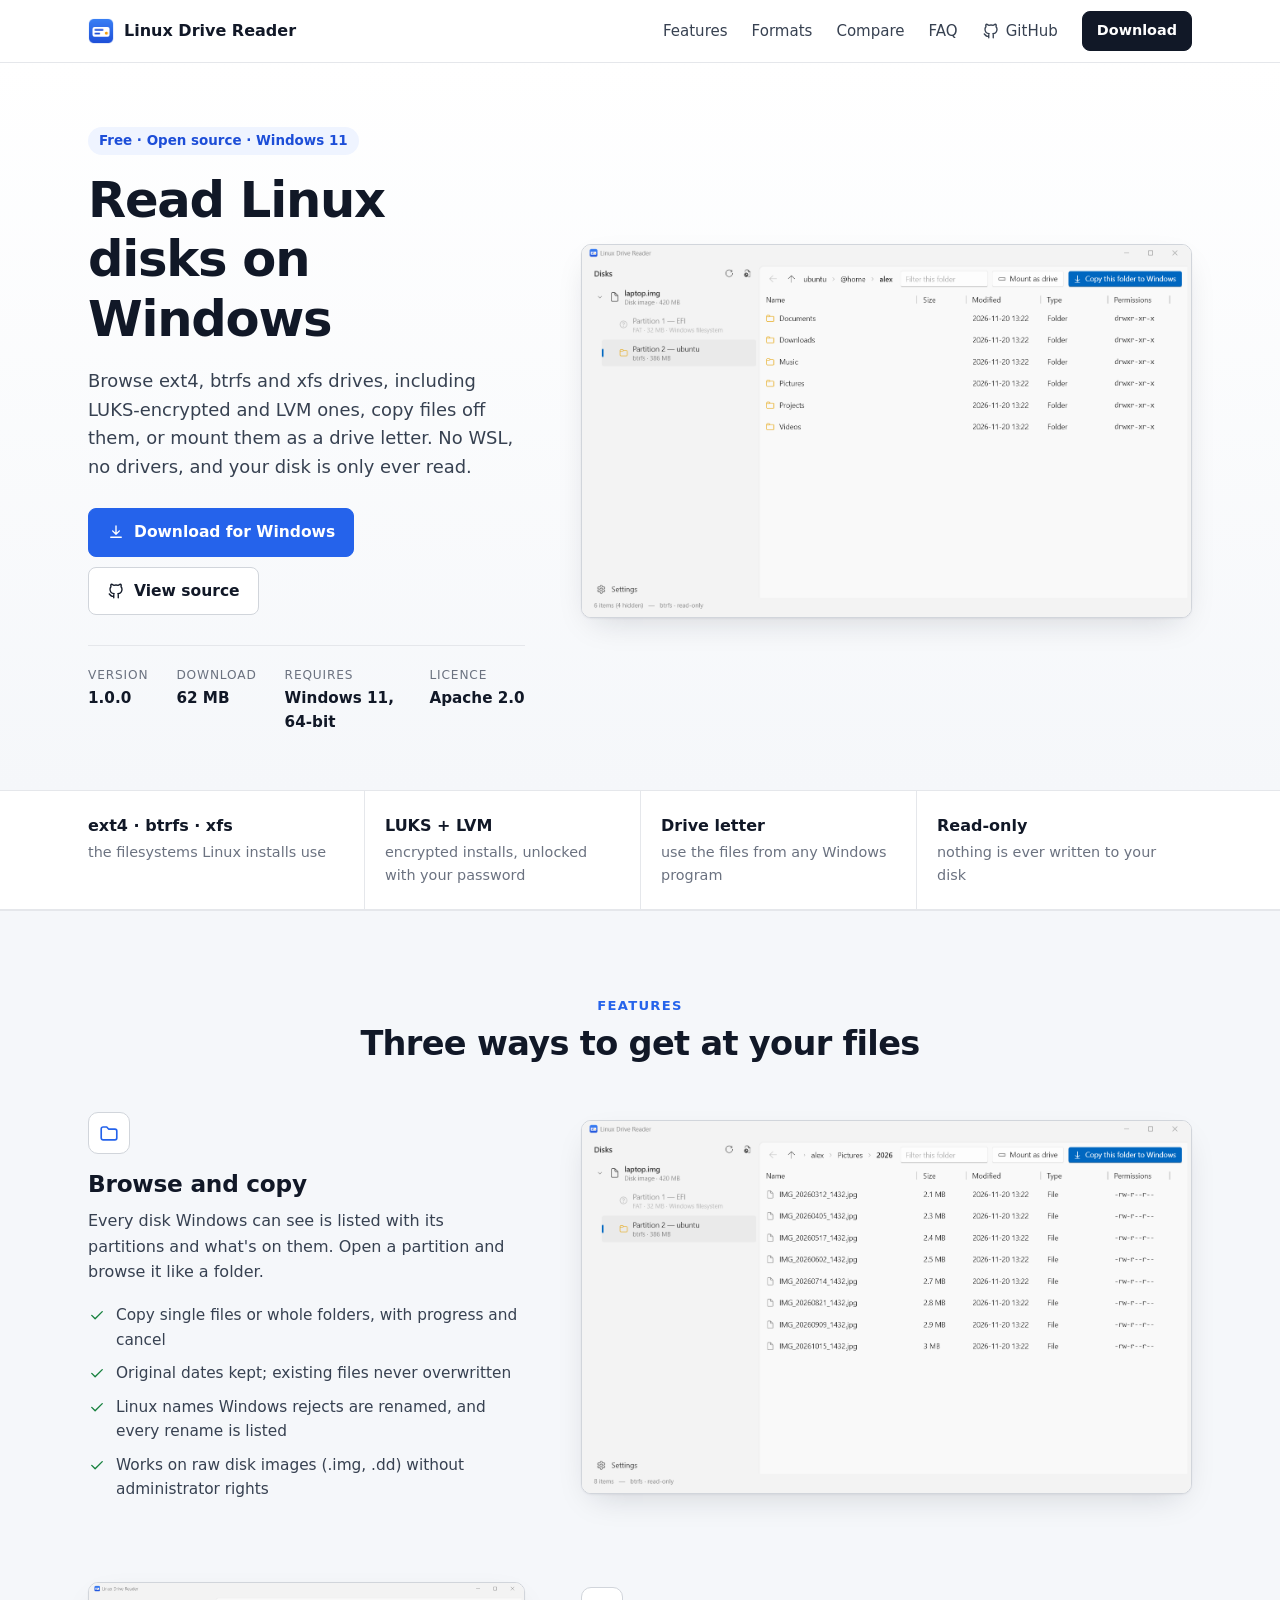
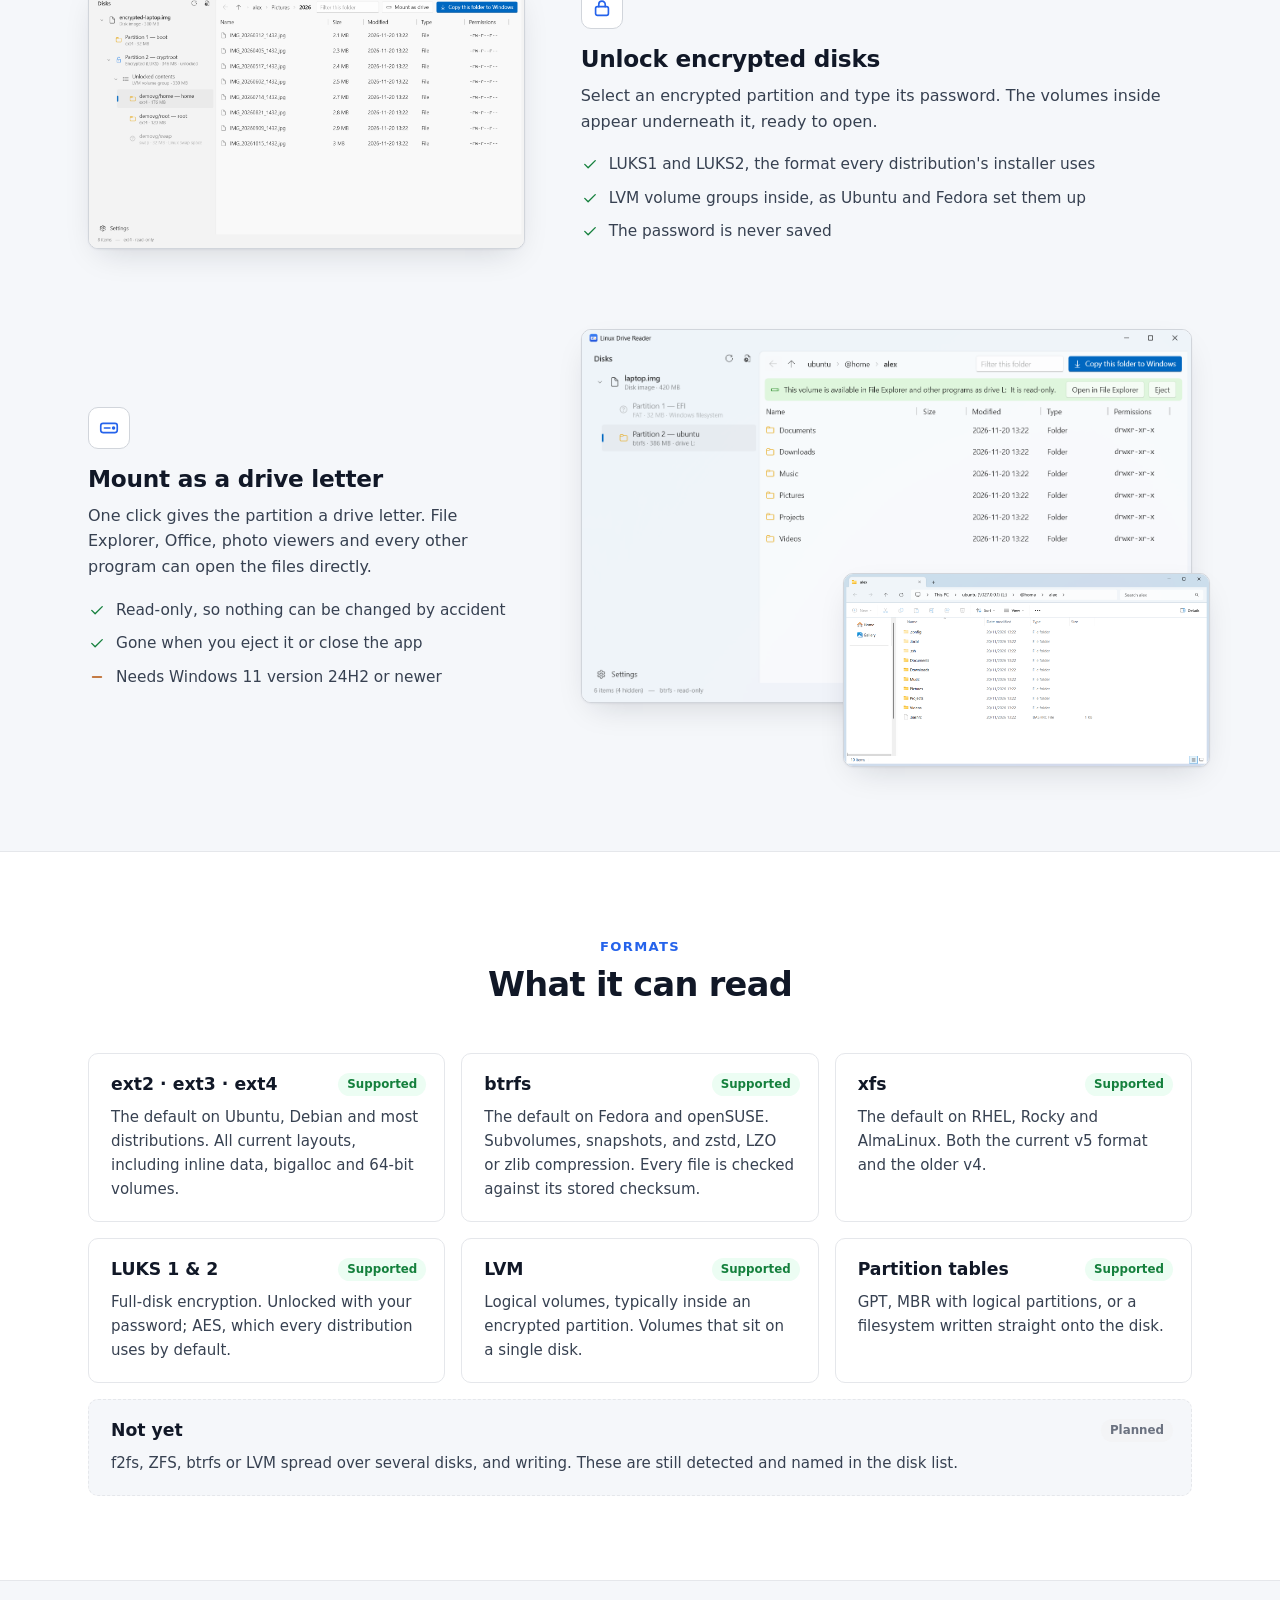
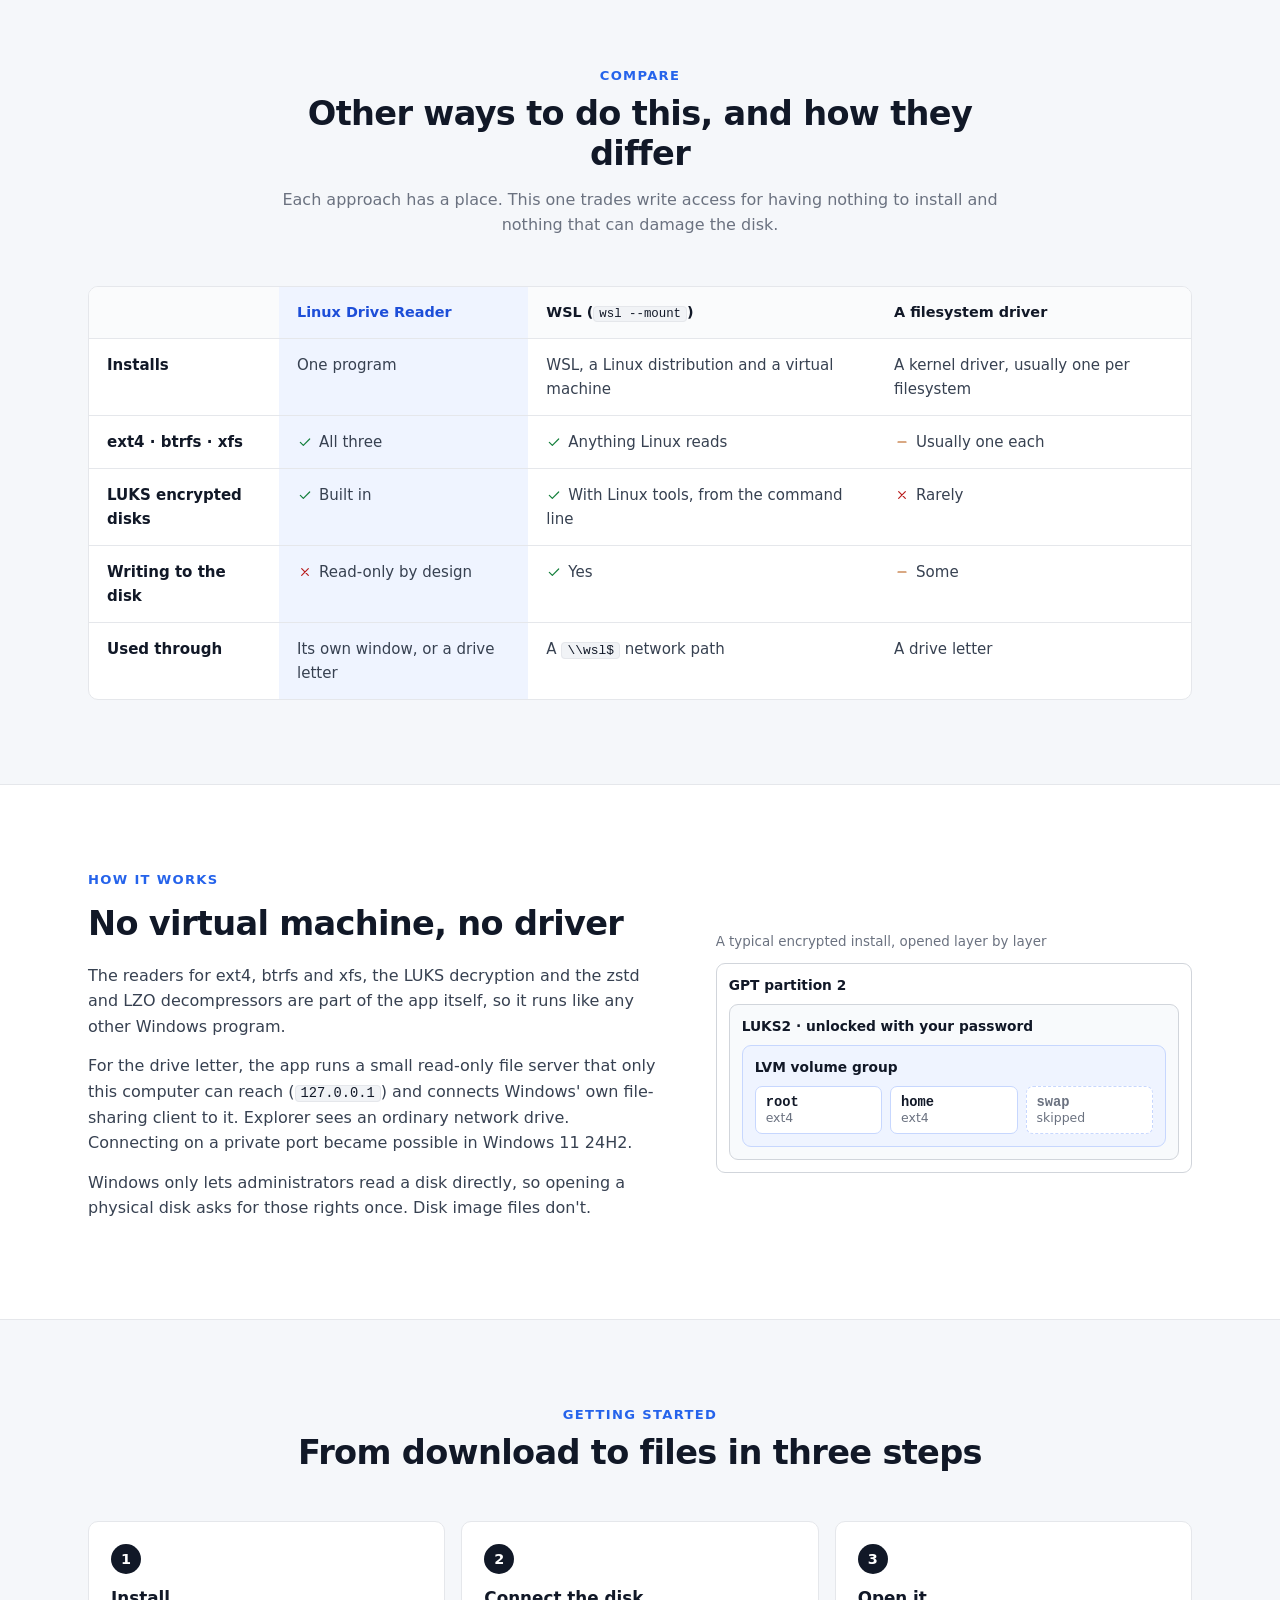
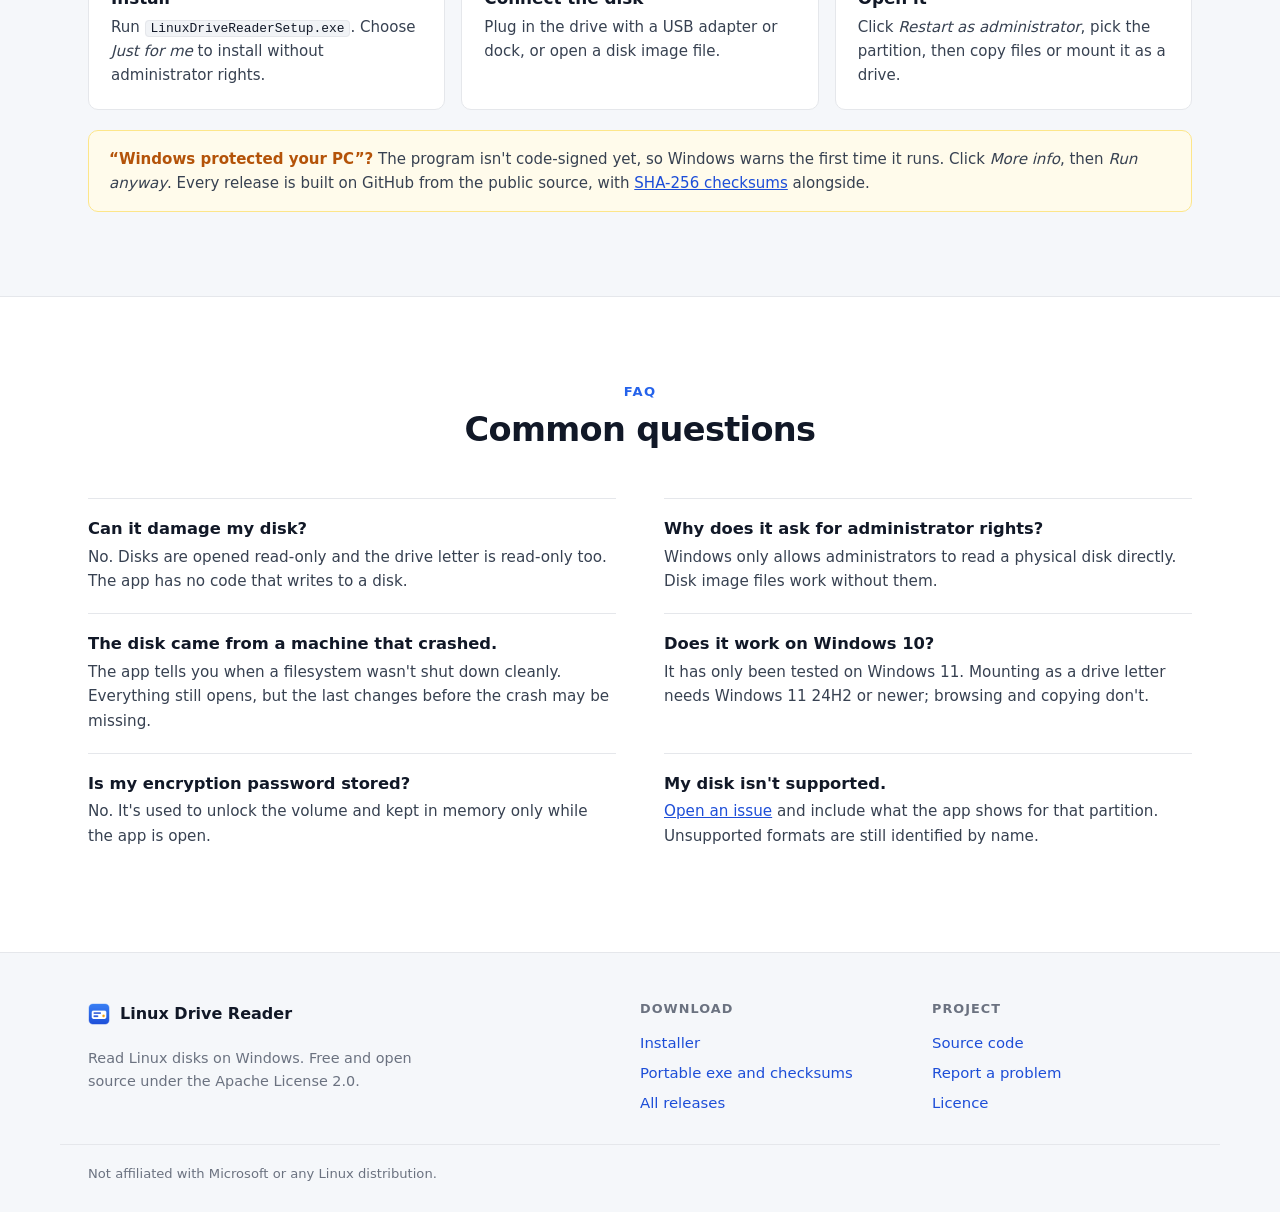
==== commit 215fcdd4: "Restructure the website A structured product page between the two earlier extremes: a two-column hea" ====
--- a/site/index.html
+++ b/site/index.html
@@ -3,8 +3,8 @@
 <head>
 <meta charset="utf-8">
 <meta name="viewport" content="width=device-width, initial-scale=1">
-<title>Linux Drive Reader</title>
-<meta name="description" content="A Windows program that reads disks formatted by Linux (ext4, btrfs, xfs, including LUKS-encrypted and LVM ones). Browse them, copy files off, or give them a drive letter. It never writes to the disk.">
+<title>Linux Drive Reader · Read Linux disks on Windows</title>
+<meta name="description" content="A Windows program that reads disks formatted by Linux: ext4, btrfs and xfs, including LUKS-encrypted and LVM ones. Browse them, copy files off, or mount them as a drive letter. Read-only, no WSL, no drivers.">
 <meta property="og:title" content="Linux Drive Reader">
 <meta property="og:description" content="Read ext4, btrfs and xfs disks on Windows, including encrypted ones. Free, open source, read-only.">
 <meta property="og:image" content="assets/browse-light.png">
@@ -13,118 +13,218 @@
 </head>
 <body>
 
-<header class="top">
-  <a class="name" href="./"><img src="assets/icon.png" alt="" width="22" height="22">Linux Drive Reader</a>
-  <nav><a href="#download">Download</a><a href="#reads">What it reads</a><a href="#how">How it works</a><a href="https://github.com/yairpatch/linux-drive-reader">Source</a></nav>
+<header class="bar">
+  <div class="wrap bar-in">
+    <a class="brand" href="./"><img src="assets/icon.png" alt="" width="26" height="26">Linux Drive Reader</a>
+    <nav>
+      <a href="#features">Features</a>
+      <a href="#formats">Formats</a>
+      <a href="#compare">Compare</a>
+      <a href="#faq">FAQ</a>
+      <a href="https://github.com/yairpatch/linux-drive-reader" class="gh"><svg class="i " viewBox="0 0 24 24" aria-hidden="true"><path d="M9 19c-4.3 1.4-4.3-2.5-6-3m12 5v-3.5c0-1 .1-1.4-.5-2 2.8-.3 5.5-1.4 5.5-6a4.6 4.6 0 0 0-1.3-3.2 4.2 4.2 0 0 0-.1-3.2s-1.1-.3-3.5 1.3a12.3 12.3 0 0 0-6.2 0C6.5 2.8 5.4 3.1 5.4 3.1a4.2 4.2 0 0 0-.1 3.2A4.6 4.6 0 0 0 4 9.5c0 4.6 2.7 5.7 5.5 6-.6.6-.6 1.2-.5 2V21"/></svg>GitHub</a>
+      <a href="https://github.com/yairpatch/linux-drive-reader/releases/latest/download/LinuxDriveReaderSetup.exe" class="btn small">Download</a>
+    </nav>
+  </div>
 </header>
 
-<main>
-  <section class="intro">
-    <h1>Open your Linux disk on Windows.</h1>
-    <p>Linux Drive Reader is a Windows program for disks formatted by Linux: ext4, btrfs and xfs, including ones
-      encrypted with LUKS or split up with LVM. Plug the disk in, pick a partition, and browse it. Copy files off,
-      or give the partition a drive letter so every other program can open it too.</p>
-    <p>It only ever reads. Nothing is written to your disk.</p>
-  </section>
-
-  <figure class="shot wide">
-    <img src="assets/browse-light.png" alt="The app showing the home folder on the btrfs partition of a Linux laptop disk" width="1475" height="900">
-    <figcaption>Browsing <code>@home/alex</code> on a btrfs partition taken out of an Ubuntu laptop.</figcaption>
-  </figure>
-
-  <section id="download" class="download">
-    <div class="file">
-      <a class="get" href="https://github.com/yairpatch/linux-drive-reader/releases/latest/download/LinuxDriveReaderSetup.exe">Download LinuxDriveReaderSetup.exe</a>
-      <span class="facts"><span id="ver">Version 1.0.0</span> · <span id="size">62 MB</span> · Windows 11, 64-bit</span>
-    </div>
-    <p>The installer can put it in Program Files for everyone, or in your own folder without administrator rights.
-      There is also a <a href="https://github.com/yairpatch/linux-drive-reader/releases/latest">portable exe and SHA-256 checksums</a> on the release page.</p>
-    <p class="note"><b>About the warning:</b> the program isn’t code-signed yet, so Windows shows
-      “Windows protected your PC” the first time. Click <i>More info</i>, then <i>Run anyway</i>.
-      The full source is on <a href="https://github.com/yairpatch/linux-drive-reader">GitHub</a>, and every release is built there from it.</p>
-  </section>
-
-  <section id="reads">
-    <h2>What it reads</h2>
-    <table>
-      <tr><th>ext2, ext3, ext4</th><td>All current layouts, including inline data, bigalloc and 64-bit volumes.</td></tr>
-      <tr><th>btrfs</th><td>Subvolumes and snapshots, zstd, LZO and zlib compression. Every file is checked against
-        its stored checksum, so a corrupted file is reported instead of quietly copied.</td></tr>
-      <tr><th>xfs</th><td>The current v5 format and the older v4.</td></tr>
-      <tr><th>LUKS 1 and 2</th><td>Unlocked with your password. AES only, which is what every distribution uses by default.</td></tr>
-      <tr><th>LVM</th><td>Logical volumes, as long as they sit on one disk.</td></tr>
-      <tr><th>Partitions</th><td>GPT, MBR including logical partitions, or a filesystem written straight onto the disk.</td></tr>
-      <tr><th>Disk images</th><td>Raw <code>.img</code> and <code>.dd</code> files. These don’t need administrator rights.</td></tr>
-    </table>
-    <p class="not"><b>Not yet:</b> f2fs, ZFS, btrfs or LVM spread across several disks, and writing.
-      Anything it can’t open is still recognised and named, so you know what you’re dealing with.</p>
-
-    <div class="nesting" aria-label="Diagram: partition, then LUKS, then LVM, then an ext4 filesystem">
-      <div class="box"><span>GPT partition 2</span>
-        <div class="box"><span>LUKS2, unlocked with your password</span>
-          <div class="box"><span>LVM volume group <code>demovg</code></span>
-            <div class="row">
-              <div class="box leaf"><span><code>root</code> · ext4</span></div>
-              <div class="box leaf"><span><code>home</code> · ext4</span></div>
-              <div class="box leaf off"><span><code>swap</code></span></div>
-            </div>
+<section class="hero">
+  <div class="wrap hero-in">
+    <div class="hero-text">
+      <p class="tag">Free · Open source · Windows 11</p>
+      <h1>Read Linux disks on Windows</h1>
+      <p class="lead">Browse ext4, btrfs and xfs drives, including LUKS-encrypted and LVM ones, copy files off them, or mount
+        them as a drive letter. No WSL, no drivers, and your disk is only ever read.</p>
+      <div class="actions">
+        <a class="btn primary" href="https://github.com/yairpatch/linux-drive-reader/releases/latest/download/LinuxDriveReaderSetup.exe"><svg class="i " viewBox="0 0 24 24" aria-hidden="true"><path d="M12 4v11m0 0-4.5-4.5M12 15l4.5-4.5M5 19h14"/></svg>Download for Windows</a>
+        <a class="btn" href="https://github.com/yairpatch/linux-drive-reader"><svg class="i " viewBox="0 0 24 24" aria-hidden="true"><path d="M9 19c-4.3 1.4-4.3-2.5-6-3m12 5v-3.5c0-1 .1-1.4-.5-2 2.8-.3 5.5-1.4 5.5-6a4.6 4.6 0 0 0-1.3-3.2 4.2 4.2 0 0 0-.1-3.2s-1.1-.3-3.5 1.3a12.3 12.3 0 0 0-6.2 0C6.5 2.8 5.4 3.1 5.4 3.1a4.2 4.2 0 0 0-.1 3.2A4.6 4.6 0 0 0 4 9.5c0 4.6 2.7 5.7 5.5 6-.6.6-.6 1.2-.5 2V21"/></svg>View source</a>
+      </div>
+      <dl class="facts">
+        <div><dt>Version</dt><dd id="ver">1.0.0</dd></div>
+        <div><dt>Download</dt><dd id="size">62 MB</dd></div>
+        <div><dt>Requires</dt><dd>Windows 11, 64-bit</dd></div>
+        <div><dt>Licence</dt><dd>Apache 2.0</dd></div>
+      </dl>
+    </div>
+    <figure class="hero-shot frame">
+      <img src="assets/browse-light.png" alt="The app showing the home folder on the btrfs partition of a Linux laptop disk" width="1475" height="900">
+    </figure>
+  </div>
+</section>
+
+<section class="strip">
+  <div class="wrap strip-in">
+    <div><b>ext4 · btrfs · xfs</b><span>the filesystems Linux installs use</span></div>
+    <div><b>LUKS + LVM</b><span>encrypted installs, unlocked with your password</span></div>
+    <div><b>Drive letter</b><span>use the files from any Windows program</span></div>
+    <div><b>Read-only</b><span>nothing is ever written to your disk</span></div>
+  </div>
+</section>
+
+<section id="features" class="band">
+  <div class="wrap">
+    <div class="head"><p class="eyebrow">Features</p><h2>Three ways to get at your files</h2></div>
+
+    <div class="feature">
+      <div class="f-text">
+        <span class="f-ico"><svg class="i " viewBox="0 0 24 24" aria-hidden="true"><path d="M3.5 7.5a2 2 0 0 1 2-2h4l2 2.2h7a2 2 0 0 1 2 2v7.8a2 2 0 0 1-2 2h-13a2 2 0 0 1-2-2z"/></svg></span>
+        <h3>Browse and copy</h3>
+        <p>Every disk Windows can see is listed with its partitions and what's on them. Open a partition and browse it like a folder.</p>
+        <ul class="ticks">
+          <li><svg class="i yes" viewBox="0 0 24 24" aria-hidden="true"><path d="m5 12.5 4.5 4.5L19 7.5"/></svg>Copy single files or whole folders, with progress and cancel</li>
+          <li><svg class="i yes" viewBox="0 0 24 24" aria-hidden="true"><path d="m5 12.5 4.5 4.5L19 7.5"/></svg>Original dates kept; existing files never overwritten</li>
+          <li><svg class="i yes" viewBox="0 0 24 24" aria-hidden="true"><path d="m5 12.5 4.5 4.5L19 7.5"/></svg>Linux names Windows rejects are renamed, and every rename is listed</li>
+          <li><svg class="i yes" viewBox="0 0 24 24" aria-hidden="true"><path d="m5 12.5 4.5 4.5L19 7.5"/></svg>Works on raw disk images (.img, .dd) without administrator rights</li>
+        </ul>
+      </div>
+      <figure class="frame"><img src="assets/photos-light.png" alt="A folder of photos on a btrfs partition, with sizes and dates" loading="lazy" width="1475" height="900"></figure>
+    </div>
+
+    <div class="feature flip">
+      <div class="f-text">
+        <span class="f-ico"><svg class="i " viewBox="0 0 24 24" aria-hidden="true"><rect x="5" y="10.5" width="14" height="9.5" rx="2"/><path d="M8.5 10.5V8a3.5 3.5 0 0 1 7 0v2.5"/></svg></span>
+        <h3>Unlock encrypted disks</h3>
+        <p>Select an encrypted partition and type its password. The volumes inside appear underneath it, ready to open.</p>
+        <ul class="ticks">
+          <li><svg class="i yes" viewBox="0 0 24 24" aria-hidden="true"><path d="m5 12.5 4.5 4.5L19 7.5"/></svg>LUKS1 and LUKS2, the format every distribution's installer uses</li>
+          <li><svg class="i yes" viewBox="0 0 24 24" aria-hidden="true"><path d="m5 12.5 4.5 4.5L19 7.5"/></svg>LVM volume groups inside, as Ubuntu and Fedora set them up</li>
+          <li><svg class="i yes" viewBox="0 0 24 24" aria-hidden="true"><path d="m5 12.5 4.5 4.5L19 7.5"/></svg>The password is never saved</li>
+        </ul>
+      </div>
+      <figure class="frame"><img src="assets/encrypted-light.png" alt="An unlocked LUKS partition with its LVM volumes listed" loading="lazy" width="1475" height="900"></figure>
+    </div>
+
+    <div class="feature">
+      <div class="f-text">
+        <span class="f-ico"><svg class="i " viewBox="0 0 24 24" aria-hidden="true"><rect x="3" y="7" width="18" height="10" rx="2.5"/><path d="M7 12h6"/><circle cx="17" cy="12" r="1"/></svg></span>
+        <h3>Mount as a drive letter</h3>
+        <p>One click gives the partition a drive letter. File Explorer, Office, photo viewers and every other program can open the files directly.</p>
+        <ul class="ticks">
+          <li><svg class="i yes" viewBox="0 0 24 24" aria-hidden="true"><path d="m5 12.5 4.5 4.5L19 7.5"/></svg>Read-only, so nothing can be changed by accident</li>
+          <li><svg class="i yes" viewBox="0 0 24 24" aria-hidden="true"><path d="m5 12.5 4.5 4.5L19 7.5"/></svg>Gone when you eject it or close the app</li>
+          <li><svg class="i part" viewBox="0 0 24 24" aria-hidden="true"><path d="M6 12h12"/></svg>Needs Windows 11 version 24H2 or newer</li>
+        </ul>
+      </div>
+      <div class="frames">
+        <figure class="frame"><img src="assets/mounted-light.png" alt="The app with the volume mounted as drive L:" loading="lazy" width="1475" height="900"></figure>
+        <figure class="frame over"><img src="assets/explorer.png" alt="File Explorer showing the Linux home folder on drive L:" loading="lazy" width="1424" height="750"></figure>
+      </div>
+    </div>
+  </div>
+</section>
+
+<section id="formats">
+  <div class="wrap">
+    <div class="head"><p class="eyebrow">Formats</p><h2>What it can read</h2></div>
+    <div class="cards">
+      <article class="card"><h3>ext2 · ext3 · ext4</h3><span class="badge ok">Supported</span>
+        <p>The default on Ubuntu, Debian and most distributions. All current layouts, including inline data, bigalloc and 64-bit volumes.</p></article>
+      <article class="card"><h3>btrfs</h3><span class="badge ok">Supported</span>
+        <p>The default on Fedora and openSUSE. Subvolumes, snapshots, and zstd, LZO or zlib compression. Every file is checked against its stored checksum.</p></article>
+      <article class="card"><h3>xfs</h3><span class="badge ok">Supported</span>
+        <p>The default on RHEL, Rocky and AlmaLinux. Both the current v5 format and the older v4.</p></article>
+      <article class="card"><h3>LUKS 1 &amp; 2</h3><span class="badge ok">Supported</span>
+        <p>Full-disk encryption. Unlocked with your password; AES, which every distribution uses by default.</p></article>
+      <article class="card"><h3>LVM</h3><span class="badge ok">Supported</span>
+        <p>Logical volumes, typically inside an encrypted partition. Volumes that sit on a single disk.</p></article>
+      <article class="card"><h3>Partition tables</h3><span class="badge ok">Supported</span>
+        <p>GPT, MBR with logical partitions, or a filesystem written straight onto the disk.</p></article>
+      <article class="card muted"><h3>Not yet</h3><span class="badge">Planned</span>
+        <p>f2fs, ZFS, btrfs or LVM spread over several disks, and writing. These are still detected and named in the disk list.</p></article>
+    </div>
+  </div>
+</section>
+
+<section id="compare" class="band">
+  <div class="wrap">
+    <div class="head"><p class="eyebrow">Compare</p><h2>Other ways to do this, and how they differ</h2>
+      <p class="sub">Each approach has a place. This one trades write access for having nothing to install and nothing that can damage the disk.</p></div>
+    <div class="table-wrap">
+      <table class="compare">
+        <thead><tr><th></th><th class="me">Linux Drive Reader</th><th>WSL (<code>wsl --mount</code>)</th><th>A filesystem driver</th></tr></thead>
+        <tbody>
+          <tr><th>Installs</th><td class="me">One program</td><td>WSL, a Linux distribution and a virtual machine</td><td>A kernel driver, usually one per filesystem</td></tr>
+          <tr><th>ext4 · btrfs · xfs</th><td class="me"><svg class="i yes" viewBox="0 0 24 24" aria-hidden="true"><path d="m5 12.5 4.5 4.5L19 7.5"/></svg>All three</td><td><svg class="i yes" viewBox="0 0 24 24" aria-hidden="true"><path d="m5 12.5 4.5 4.5L19 7.5"/></svg>Anything Linux reads</td><td><svg class="i part" viewBox="0 0 24 24" aria-hidden="true"><path d="M6 12h12"/></svg>Usually one each</td></tr>
+          <tr><th>LUKS encrypted disks</th><td class="me"><svg class="i yes" viewBox="0 0 24 24" aria-hidden="true"><path d="m5 12.5 4.5 4.5L19 7.5"/></svg>Built in</td><td><svg class="i yes" viewBox="0 0 24 24" aria-hidden="true"><path d="m5 12.5 4.5 4.5L19 7.5"/></svg>With Linux tools, from the command line</td><td><svg class="i no" viewBox="0 0 24 24" aria-hidden="true"><path d="M7 7l10 10M17 7 7 17"/></svg>Rarely</td></tr>
+          <tr><th>Writing to the disk</th><td class="me"><svg class="i no" viewBox="0 0 24 24" aria-hidden="true"><path d="M7 7l10 10M17 7 7 17"/></svg>Read-only by design</td><td><svg class="i yes" viewBox="0 0 24 24" aria-hidden="true"><path d="m5 12.5 4.5 4.5L19 7.5"/></svg>Yes</td><td><svg class="i part" viewBox="0 0 24 24" aria-hidden="true"><path d="M6 12h12"/></svg>Some</td></tr>
+          <tr><th>Used through</th><td class="me">Its own window, or a drive letter</td><td>A <code>\\wsl$</code> network path</td><td>A drive letter</td></tr>
+        </tbody>
+      </table>
+    </div>
+  </div>
+</section>
+
+<section id="how">
+  <div class="wrap how">
+    <div>
+      <div class="head left"><p class="eyebrow">How it works</p><h2>No virtual machine, no driver</h2></div>
+      <p>The readers for ext4, btrfs and xfs, the LUKS decryption and the zstd and LZO decompressors are part of the app
+        itself, so it runs like any other Windows program.</p>
+      <p>For the drive letter, the app runs a small read-only file server that only this computer can reach
+        (<code>127.0.0.1</code>) and connects Windows' own file-sharing client to it. Explorer sees an ordinary
+        network drive. Connecting on a private port became possible in Windows 11 24H2.</p>
+      <p>Windows only lets administrators read a disk directly, so opening a physical disk asks for those rights once.
+        Disk image files don't.</p>
+    </div>
+    <figure class="layers" aria-label="Diagram of an encrypted install: partition, LUKS, LVM, then filesystems">
+      <figcaption>A typical encrypted install, opened layer by layer</figcaption>
+      <div class="l l1"><span>GPT partition 2</span>
+        <div class="l l2"><span>LUKS2 · unlocked with your password</span>
+          <div class="l l3"><span>LVM volume group</span>
+            <div class="vols"><div class="v">root<small>ext4</small></div><div class="v">home<small>ext4</small></div><div class="v off">swap<small>skipped</small></div></div>
           </div>
         </div>
       </div>
-    </div>
-    <p class="caption">The usual “encrypt the whole disk” install, as Ubuntu and Fedora set it up. Each layer is opened in turn and the volumes inside appear in the list.</p>
-  </section>
-
-  <section class="pair">
-    <figure class="shot"><img src="assets/encrypted-light.png" alt="An unlocked LUKS partition with its LVM volumes listed, showing photos in the home volume" loading="lazy" width="1475" height="900">
-      <figcaption>The same layout after unlocking: three LVM volumes, one of them open.</figcaption></figure>
-    <figure class="shot"><img src="assets/explorer.png" alt="File Explorer showing the Linux home folder on drive L:" loading="lazy" width="1424" height="750">
-      <figcaption>After <i>Mount as drive</i>: the btrfs partition as drive L: in File Explorer.</figcaption></figure>
-  </section>
-
-  <section id="how">
-    <h2>How it works</h2>
-    <p>Windows can’t read Linux filesystems, and the usual ways around that are a virtual machine (WSL), or a
-      kernel driver for each filesystem. This program does neither. The readers for ext4, btrfs and xfs, the
-      LUKS decryption (including the Argon2 password hashing) and the zstd and LZO decompressors are written into
-      the app itself, so it runs like any other program and needs nothing else installed.</p>
-    <p>The drive letter needed a trick. Only a driver can add a real disk to Windows, so instead the app runs a
-      small read-only file server that only this computer can reach, at <code>127.0.0.1</code>, and asks Windows’
-      own file-sharing client to connect to it. Explorer sees an ordinary network drive. Connecting on a private
-      port like this became possible in Windows 11 version 24H2, which is why mounting needs that version.</p>
-    <p>Reading a disk directly is something Windows only allows administrators to do, so the app asks for those
-      rights when you want to open a physical disk. Disk image files work without them.</p>
-  </section>
-
-  <section>
-    <h2>Good to know</h2>
-    <ul class="plain">
-      <li>If Linux was shut down uncleanly (a crash, a pulled plug), the app says so. The last changes before the crash may not show.</li>
-      <li>Linux file names that Windows doesn’t allow, like <code>notes:draft?</code>, are renamed when copied, and you get a list of every change. Existing files are never overwritten.</li>
-      <li>Symbolic links are followed when browsing and on the drive letter. Device files and sockets are left out.</li>
-      <li>Passwords for encrypted disks are kept in memory only while the app runs.</li>
-    </ul>
-  </section>
-
-  <section id="releases">
-    <h2>Releases</h2>
-    <p><b>1.0.0</b> · 20 November 2026 · First release. <a href="https://github.com/yairpatch/linux-drive-reader/releases">All releases</a></p>
-    <p>Found a disk it can’t read, or a bug? <a href="https://github.com/yairpatch/linux-drive-reader/issues">Open an issue</a> and say what the app shows for that partition.</p>
-  </section>
-</main>
+    </figure>
+  </div>
+</section>
+
+<section id="start" class="band">
+  <div class="wrap">
+    <div class="head"><p class="eyebrow">Getting started</p><h2>From download to files in three steps</h2></div>
+    <ol class="steps">
+      <li><h3>Install</h3><p>Run <code>LinuxDriveReaderSetup.exe</code>. Choose <i>Just for me</i> to install without administrator rights.</p></li>
+      <li><h3>Connect the disk</h3><p>Plug in the drive with a USB adapter or dock, or open a disk image file.</p></li>
+      <li><h3>Open it</h3><p>Click <i>Restart as administrator</i>, pick the partition, then copy files or mount it as a drive.</p></li>
+    </ol>
+    <div class="callout">
+      <b>“Windows protected your PC”?</b> The program isn't code-signed yet, so Windows warns the first time it runs.
+      Click <i>More info</i>, then <i>Run anyway</i>. Every release is built on GitHub from the public source, with
+      <a href="https://github.com/yairpatch/linux-drive-reader/releases/latest">SHA-256 checksums</a> alongside.
+    </div>
+  </div>
+</section>
+
+<section id="faq">
+  <div class="wrap">
+    <div class="head"><p class="eyebrow">FAQ</p><h2>Common questions</h2></div>
+    <div class="faq">
+      <div><h3>Can it damage my disk?</h3><p>No. Disks are opened read-only and the drive letter is read-only too. The app has no code that writes to a disk.</p></div>
+      <div><h3>Why does it ask for administrator rights?</h3><p>Windows only allows administrators to read a physical disk directly. Disk image files work without them.</p></div>
+      <div><h3>The disk came from a machine that crashed.</h3><p>The app tells you when a filesystem wasn't shut down cleanly. Everything still opens, but the last changes before the crash may be missing.</p></div>
+      <div><h3>Does it work on Windows 10?</h3><p>It has only been tested on Windows 11. Mounting as a drive letter needs Windows 11 24H2 or newer; browsing and copying don't.</p></div>
+      <div><h3>Is my encryption password stored?</h3><p>No. It's used to unlock the volume and kept in memory only while the app is open.</p></div>
+      <div><h3>My disk isn't supported.</h3><p><a href="https://github.com/yairpatch/linux-drive-reader/issues">Open an issue</a> and include what the app shows for that partition. Unsupported formats are still identified by name.</p></div>
+    </div>
+  </div>
+</section>
 
 <footer>
-  <span>Free and open source under the <a href="https://github.com/yairpatch/linux-drive-reader/blob/main/LICENSE">Apache License 2.0</a>.</span>
-  <span>Not affiliated with any Linux distribution or with Microsoft.</span>
+  <div class="wrap foot">
+    <div class="foot-brand"><a class="brand" href="./"><img src="assets/icon.png" alt="" width="22" height="22">Linux Drive Reader</a>
+      <p>Read Linux disks on Windows. Free and open source under the Apache License 2.0.</p></div>
+    <div><h4>Download</h4><a href="https://github.com/yairpatch/linux-drive-reader/releases/latest/download/LinuxDriveReaderSetup.exe">Installer</a><a href="https://github.com/yairpatch/linux-drive-reader/releases/latest">Portable exe and checksums</a><a href="https://github.com/yairpatch/linux-drive-reader/releases">All releases</a></div>
+    <div><h4>Project</h4><a href="https://github.com/yairpatch/linux-drive-reader">Source code</a><a href="https://github.com/yairpatch/linux-drive-reader/issues">Report a problem</a><a href="https://github.com/yairpatch/linux-drive-reader/blob/main/LICENSE">Licence</a></div>
+  </div>
+  <div class="wrap fine">Not affiliated with Microsoft or any Linux distribution.</div>
 </footer>
 
 <script>
-  // Fill in the current release's version and file size; the link itself always points at the latest release.
+  // Fill in the current release's version and size; the download links always point at the latest release.
   fetch('https://api.github.com/repos/yairpatch/linux-drive-reader/releases/latest')
     .then(r => r.ok ? r.json() : null)
     .then(r => {
       if (!r) return;
-      document.getElementById('ver').textContent = 'Version ' + r.tag_name.replace(/^v/, '');
+      document.getElementById('ver').textContent = r.tag_name.replace(/^v/, '');
       const a = (r.assets || []).find(x => x.name === 'LinuxDriveReaderSetup.exe');
       if (a) document.getElementById('size').textContent = Math.round(a.size / 1048576) + ' MB';
     })
--- a/site/style.css
+++ b/site/style.css
@@ -1,80 +1,162 @@
 :root {
-  --paper: #f7f6f2; --ink: #1c1c1a; --soft: #5d5c57; --rule: #dedcd4; --box: #ffffff;
-  --link: #1d4ed8; --mark: #f59e0b;
-  --serif: "Iowan Old Style", "Palatino Linotype", Palatino, Georgia, serif;
-  --sans: "Segoe UI", system-ui, -apple-system, "Helvetica Neue", Arial, sans-serif;
+  --bg: #ffffff; --band: #f5f7fa; --ink: #111827; --text: #374151; --soft: #6b7280; --line: #e5e7eb; --line2: #d1d5db;
+  --blue: #2563eb; --blue-ink: #1d4ed8; --blue-bg: #eff4ff; --green: #15803d; --amber: #b45309; --amber-bg: #fffbeb; --red: #b91c1c;
+  --font: "Segoe UI Variable Text", "Segoe UI", system-ui, -apple-system, "Helvetica Neue", Arial, sans-serif;
+  --display: "Segoe UI Variable Display", "Segoe UI", system-ui, -apple-system, sans-serif;
   --mono: "Cascadia Mono", Consolas, "SF Mono", Menlo, monospace;
 }
-@media (prefers-color-scheme: dark) {
-  :root { --paper: #161614; --ink: #e9e7e1; --soft: #a5a39b; --rule: #34332f; --box: #1e1e1b; --link: #8ab4ff; }
+* { box-sizing: border-box; }
+html { scroll-behavior: smooth; scroll-padding-top: 72px; }
+body { margin: 0; background: var(--bg); color: var(--text); font: 16px/1.6 var(--font); overflow-x: clip; }
+a { color: var(--blue-ink); }
+img { display: block; max-width: 100%; height: auto; }
+code { font: .86em var(--mono); background: #f1f3f6; border: 1px solid var(--line); padding: 0 5px; border-radius: 4px; color: var(--ink); }
+h1, h2, h3, h4 { color: var(--ink); font-family: var(--display); margin: 0; line-height: 1.2; }
+.wrap { max-width: 1160px; margin: 0 auto; padding-left: 28px; padding-right: 28px; }
+.i { width: 18px; height: 18px; fill: none; stroke: currentColor; stroke-width: 1.8; stroke-linecap: round; stroke-linejoin: round; flex: none; }
+
+/* top bar */
+.bar { position: sticky; top: 0; z-index: 20; background: rgba(255, 255, 255, .92); backdrop-filter: saturate(1.4) blur(10px); border-bottom: 1px solid var(--line); }
+.bar-in { display: flex; align-items: center; justify-content: space-between; height: 62px; }
+.brand { display: inline-flex; align-items: center; gap: 10px; color: var(--ink); font-weight: 650; text-decoration: none; }
+.bar nav { display: flex; align-items: center; gap: 24px; font-size: .94rem; }
+.bar nav a { color: var(--text); text-decoration: none; }
+.bar nav a:hover { color: var(--ink); }
+.bar .gh { display: inline-flex; align-items: center; gap: 6px; }
+
+/* buttons */
+.btn { display: inline-flex; align-items: center; gap: 9px; padding: 11px 18px; border-radius: 8px; font-weight: 600; font-size: .97rem;
+  text-decoration: none; color: var(--ink); background: #fff; border: 1px solid var(--line2); }
+.btn:hover { border-color: var(--soft); }
+.btn.primary { background: var(--blue); border-color: var(--blue); color: #fff; }
+.btn.primary:hover { background: var(--blue-ink); }
+.btn.small { padding: 7px 14px; font-size: .9rem; background: var(--ink); border-color: var(--ink); color: #fff !important; }
+.btn.small:hover { background: #000; }
+
+/* hero */
+.hero { padding: 64px 0 56px; border-bottom: 1px solid var(--line); background: linear-gradient(#fff, var(--band)); }
+.hero-in { display: grid; grid-template-columns: 5fr 7fr; gap: 56px; align-items: center; }
+.tag { display: inline-block; margin: 0 0 16px; padding: 3px 11px; border-radius: 99px; background: var(--blue-bg); color: var(--blue-ink); font-size: .84rem; font-weight: 600; }
+h1 { font-size: clamp(2.2rem, 4.2vw, 3.1rem); letter-spacing: -.025em; font-weight: 700; }
+.lead { font-size: 1.12rem; margin: 18px 0 26px; }
+.actions { display: flex; gap: 10px; flex-wrap: wrap; }
+.facts { display: grid; grid-template-columns: repeat(4, auto); justify-content: start; gap: 4px 28px; margin: 30px 0 0; padding-top: 20px; border-top: 1px solid var(--line); }
+.facts dt { font-size: .76rem; text-transform: uppercase; letter-spacing: .07em; color: var(--soft); }
+.facts dd { margin: 0; color: var(--ink); font-weight: 600; font-size: .95rem; }
+.frame { margin: 0; border-radius: 10px; overflow: hidden; border: 1px solid var(--line2); background: #fff;
+  box-shadow: 0 1px 2px rgba(17, 24, 39, .05), 0 12px 32px -12px rgba(17, 24, 39, .18); }
+
+/* strip */
+.strip { border-bottom: 1px solid var(--line); }
+.strip-in { display: grid; grid-template-columns: repeat(4, 1fr); }
+.strip-in > div { padding: 22px 20px; border-left: 1px solid var(--line); display: flex; flex-direction: column; gap: 2px; }
+.strip-in > div:first-child { border-left: 0; padding-left: 0; }
+.strip b { color: var(--ink); font-size: 1rem; }
+.strip span { color: var(--soft); font-size: .9rem; }
+
+/* sections */
+section:not(.hero):not(.strip) { padding: 84px 0; }
+.band { background: var(--band); border-top: 1px solid var(--line); border-bottom: 1px solid var(--line); }
+.head { text-align: center; max-width: 720px; margin: 0 auto 48px; }
+.head.left { text-align: left; margin: 0 0 18px; }
+.eyebrow { margin: 0 0 8px; color: var(--blue); font-weight: 650; font-size: .82rem; letter-spacing: .1em; text-transform: uppercase; }
+h2 { font-size: clamp(1.6rem, 2.8vw, 2.1rem); letter-spacing: -.02em; font-weight: 700; }
+.sub { color: var(--soft); margin: 12px 0 0; }
+
+/* features */
+.feature { display: grid; grid-template-columns: 5fr 7fr; gap: 56px; align-items: center; }
+.feature + .feature { margin-top: 80px; }
+.feature.flip .f-text { order: 2; }
+.f-ico { display: inline-grid; place-items: center; width: 42px; height: 42px; border-radius: 10px; background: #fff; border: 1px solid var(--line2); color: var(--blue); margin-bottom: 16px; }
+.f-ico .i { width: 22px; height: 22px; }
+.f-text h3 { font-size: 1.45rem; letter-spacing: -.01em; }
+.f-text > p { margin: 10px 0 18px; }
+.ticks { list-style: none; padding: 0; margin: 0; display: grid; gap: 9px; }
+.ticks li { display: flex; gap: 10px; align-items: flex-start; font-size: .96rem; }
+.ticks .i { margin-top: 3px; }
+.yes { color: var(--green); } .no { color: var(--red); } .part { color: var(--amber); }
+.frames { position: relative; padding-bottom: 64px; }
+.frames .over { position: absolute; width: 60%; right: -18px; bottom: 0; }
+
+/* format cards */
+.cards { display: grid; grid-template-columns: repeat(3, 1fr); gap: 16px; }
+.card { border: 1px solid var(--line); border-radius: 10px; padding: 20px 22px; position: relative; background: #fff; }
+.card h3 { font-size: 1.08rem; padding-right: 90px; }
+.card p { margin: 10px 0 0; font-size: .94rem; color: var(--text); }
+.badge { position: absolute; top: 19px; right: 18px; font-size: .74rem; font-weight: 650; padding: 2px 9px; border-radius: 99px; background: #f3f4f6; color: var(--soft); }
+.badge.ok { background: #ecfdf3; color: var(--green); }
+.card.muted { background: var(--band); border-style: dashed; }
+.cards .card:last-child { grid-column: span 3; }
+
+/* comparison */
+.table-wrap { overflow-x: auto; border: 1px solid var(--line); border-radius: 10px; background: #fff; }
+.compare { width: 100%; border-collapse: collapse; font-size: .94rem; min-width: 720px; }
+.compare th, .compare td { padding: 14px 18px; text-align: left; vertical-align: top; border-top: 1px solid var(--line); }
+.compare thead th { border-top: 0; font-size: .9rem; color: var(--ink); background: #fafbfc; }
+.compare tbody th { color: var(--ink); font-weight: 600; width: 190px; }
+.compare td .i { width: 16px; height: 16px; margin-right: 6px; vertical-align: -3px; }
+.compare .me { background: var(--blue-bg); }
+.compare thead .me { color: var(--blue-ink); }
+
+/* how */
+.how { display: grid; grid-template-columns: 6fr 5fr; gap: 56px; align-items: center; }
+.how p { margin: 0 0 14px; }
+.layers { margin: 0; font-size: .86rem; }
+.layers figcaption { color: var(--soft); font-size: .84rem; margin-bottom: 10px; }
+.l { border: 1px solid var(--line2); border-radius: 9px; padding: 10px 12px 12px; background: #fff; }
+.l > span { display: block; font-weight: 600; color: var(--ink); margin-bottom: 8px; }
+.l2 { background: #f8fafc; } .l3 { background: var(--blue-bg); border-color: #c7d7fe; }
+.vols { display: grid; grid-template-columns: repeat(3, 1fr); gap: 8px; }
+.v { background: #fff; border: 1px solid #c7d7fe; border-radius: 7px; padding: 8px 10px; font: 600 .86rem var(--mono); color: var(--ink); }
+.v small { display: block; font: .78rem var(--font); color: var(--soft); }
+.v.off { border-style: dashed; color: var(--soft); }
+
+/* steps */
+.steps { list-style: none; counter-reset: s; padding: 0; margin: 0; display: grid; grid-template-columns: repeat(3, 1fr); gap: 16px; }
+.steps li { counter-increment: s; background: #fff; border: 1px solid var(--line); border-radius: 10px; padding: 22px; }
+.steps li::before { content: counter(s); display: grid; place-items: center; width: 30px; height: 30px; border-radius: 50%; background: var(--ink); color: #fff; font-weight: 700; font-size: .9rem; margin-bottom: 14px; }
+.steps h3 { font-size: 1.05rem; }
+.steps p { margin: 6px 0 0; font-size: .94rem; }
+.callout { margin-top: 20px; background: var(--amber-bg); border: 1px solid #fde68a; border-radius: 10px; padding: 16px 20px; font-size: .94rem; }
+.callout b { color: var(--amber); }
+
+/* faq */
+.faq { display: grid; grid-template-columns: 1fr 1fr; gap: 0 48px; }
+.faq > div { padding: 20px 0; border-top: 1px solid var(--line); }
+.faq h3 { font-size: 1.02rem; }
+.faq p { margin: 6px 0 0; font-size: .95rem; }
+
+/* footer */
+footer { border-top: 1px solid var(--line); background: var(--band); padding: 48px 0 28px; }
+.foot { display: grid; grid-template-columns: 2fr 1fr 1fr; gap: 32px; }
+.foot p { color: var(--soft); font-size: .9rem; max-width: 340px; }
+.foot h4 { font-size: .8rem; text-transform: uppercase; letter-spacing: .08em; color: var(--soft); margin-bottom: 10px; }
+.foot > div:not(.foot-brand) { display: flex; flex-direction: column; gap: 6px; font-size: .93rem; }
+.foot a { text-decoration: none; }
+.foot a:hover { text-decoration: underline; }
+.fine { color: var(--soft); font-size: .82rem; margin-top: 28px; padding-top: 18px; border-top: 1px solid var(--line); }
+
+@media (max-width: 980px) {
+  .hero-in, .feature, .how { grid-template-columns: 1fr; gap: 32px; }
+  .feature.flip .f-text { order: 0; }
+  .cards { grid-template-columns: 1fr 1fr; } .cards .card:last-child { grid-column: span 2; }
+  .strip-in { grid-template-columns: 1fr 1fr; }
+  .strip-in > div:nth-child(3) { border-left: 0; padding-left: 0; }
+  .strip-in > div { border-top: 1px solid var(--line); }
+  .strip-in > div:nth-child(-n+2) { border-top: 0; }
+  .bar nav a:not(.btn):not(.gh) { display: none; }
+  .frames .over { right: 0; }
 }
-* { box-sizing: border-box; }
-body { margin: 0; background: var(--paper); color: var(--ink); font: 17px/1.65 var(--sans); }
-main, .top, footer { max-width: 760px; margin: 0 auto; padding: 0 22px; }
-a { color: var(--link); text-underline-offset: 2px; }
-code { font: .88em var(--mono); background: color-mix(in srgb, var(--rule) 55%, transparent); padding: 1px 5px; border-radius: 4px; }
-img { display: block; max-width: 100%; height: auto; }
-
-.top { display: flex; align-items: center; justify-content: space-between; gap: 16px; padding-top: 22px; padding-bottom: 22px; flex-wrap: wrap; }
-.name { display: flex; align-items: center; gap: 9px; font-weight: 600; color: var(--ink); text-decoration: none; }
-.top nav { display: flex; gap: 18px; font-size: .93rem; flex-wrap: wrap; }
-.top nav a { color: var(--soft); text-decoration: none; }
-.top nav a:hover { color: var(--ink); text-decoration: underline; }
-
-h1, h2 { font-family: var(--serif); font-weight: 600; letter-spacing: -.01em; line-height: 1.2; }
-h1 { font-size: clamp(2rem, 5vw, 2.7rem); margin: 34px 0 18px; }
-h2 { font-size: 1.55rem; margin: 0 0 14px; }
-section { margin-top: 56px; }
-.intro { margin-top: 0; }
-.intro p { font-size: 1.1rem; max-width: 640px; }
-
-.shot { margin: 34px 0 0; }
-.shot img { border: 1px solid var(--rule); border-radius: 8px; }
-.shot.wide { margin-left: -60px; margin-right: -60px; }
-figcaption, .caption { color: var(--soft); font-size: .88rem; margin-top: 9px; }
-
-.download { border: 1px solid var(--rule); background: var(--box); border-radius: 10px; padding: 22px 24px; }
-.download p { margin: 12px 0 0; color: var(--soft); font-size: .96rem; }
-.file { display: flex; flex-wrap: wrap; align-items: baseline; gap: 6px 16px; }
-.get { font-weight: 600; font-size: 1.12rem; color: var(--paper); background: var(--ink); text-decoration: none; padding: 10px 16px; border-radius: 7px; }
-.get:hover { background: var(--link); color: #fff; }
-.facts { color: var(--soft); font-size: .93rem; }
-.note { border-left: 3px solid var(--mark); padding-left: 12px; }
-
-table { width: 100%; border-collapse: collapse; font-size: .97rem; }
-th, td { text-align: left; vertical-align: top; padding: 11px 0; border-top: 1px solid var(--rule); }
-th { width: 165px; padding-right: 16px; font-weight: 600; white-space: nowrap; }
-tr:last-child th, tr:last-child td { border-bottom: 1px solid var(--rule); }
-.not { color: var(--soft); font-size: .96rem; }
-
-.nesting { margin-top: 30px; font-size: .86rem; }
-.box { border: 1px solid var(--soft); border-radius: 6px; padding: 8px 10px 10px; margin-top: 8px; background: var(--box); }
-.nesting > .box { margin-top: 0; }
-.box > span { display: block; color: var(--soft); margin-bottom: 2px; }
-.box .box { background: transparent; }
-.row { display: flex; gap: 8px; flex-wrap: wrap; }
-.leaf { flex: 1 1 120px; border-color: var(--ink); }
-.leaf > span { color: var(--ink); margin: 0; }
-.leaf.off { border-style: dashed; border-color: var(--soft); }
-.leaf.off > span { color: var(--soft); }
-
-.pair { display: grid; grid-template-columns: 1fr 1fr; gap: 22px; margin-left: -60px; margin-right: -60px; }
-.pair .shot { margin-top: 0; }
-
-.plain { padding-left: 1.1em; }
-.plain li { margin-bottom: 8px; }
-#how p { max-width: 680px; }
-
-footer { display: flex; flex-direction: column; gap: 2px; margin-top: 64px; padding-top: 22px; padding-bottom: 40px; border-top: 1px solid var(--rule); color: var(--soft); font-size: .88rem; }
-
-@media (max-width: 900px) {
-  .shot.wide, .pair { margin-left: 0; margin-right: 0; }
-  .pair { grid-template-columns: 1fr; }
+@media (max-width: 640px) {
+  .wrap { padding-left: 18px; padding-right: 18px; }
+  section:not(.hero):not(.strip) { padding: 60px 0; }
+  .hero { padding: 40px 0; }
+  .facts { grid-template-columns: 1fr 1fr; }
+  .cards, .steps, .faq, .foot { grid-template-columns: 1fr; }
+  .cards .card:last-child { grid-column: auto; }
+  .strip-in { grid-template-columns: 1fr; }
+  .strip-in > div { border-left: 0; padding-left: 0; border-top: 1px solid var(--line) !important; }
+  .strip-in > div:first-child { border-top: 0 !important; }
+  .actions .btn { flex: 1 1 100%; justify-content: center; }
+  .bar .gh { display: none; }
 }
-@media (max-width: 560px) {
-  body { font-size: 16px; }
-  th { display: block; width: auto; padding-bottom: 0; border-top: 1px solid var(--rule); }
-  td { display: block; padding-top: 2px; border-top: 0; }
-  tr:last-child th { border-bottom: 0; }
-  .top nav a:not(:first-child) { display: none; }
-}
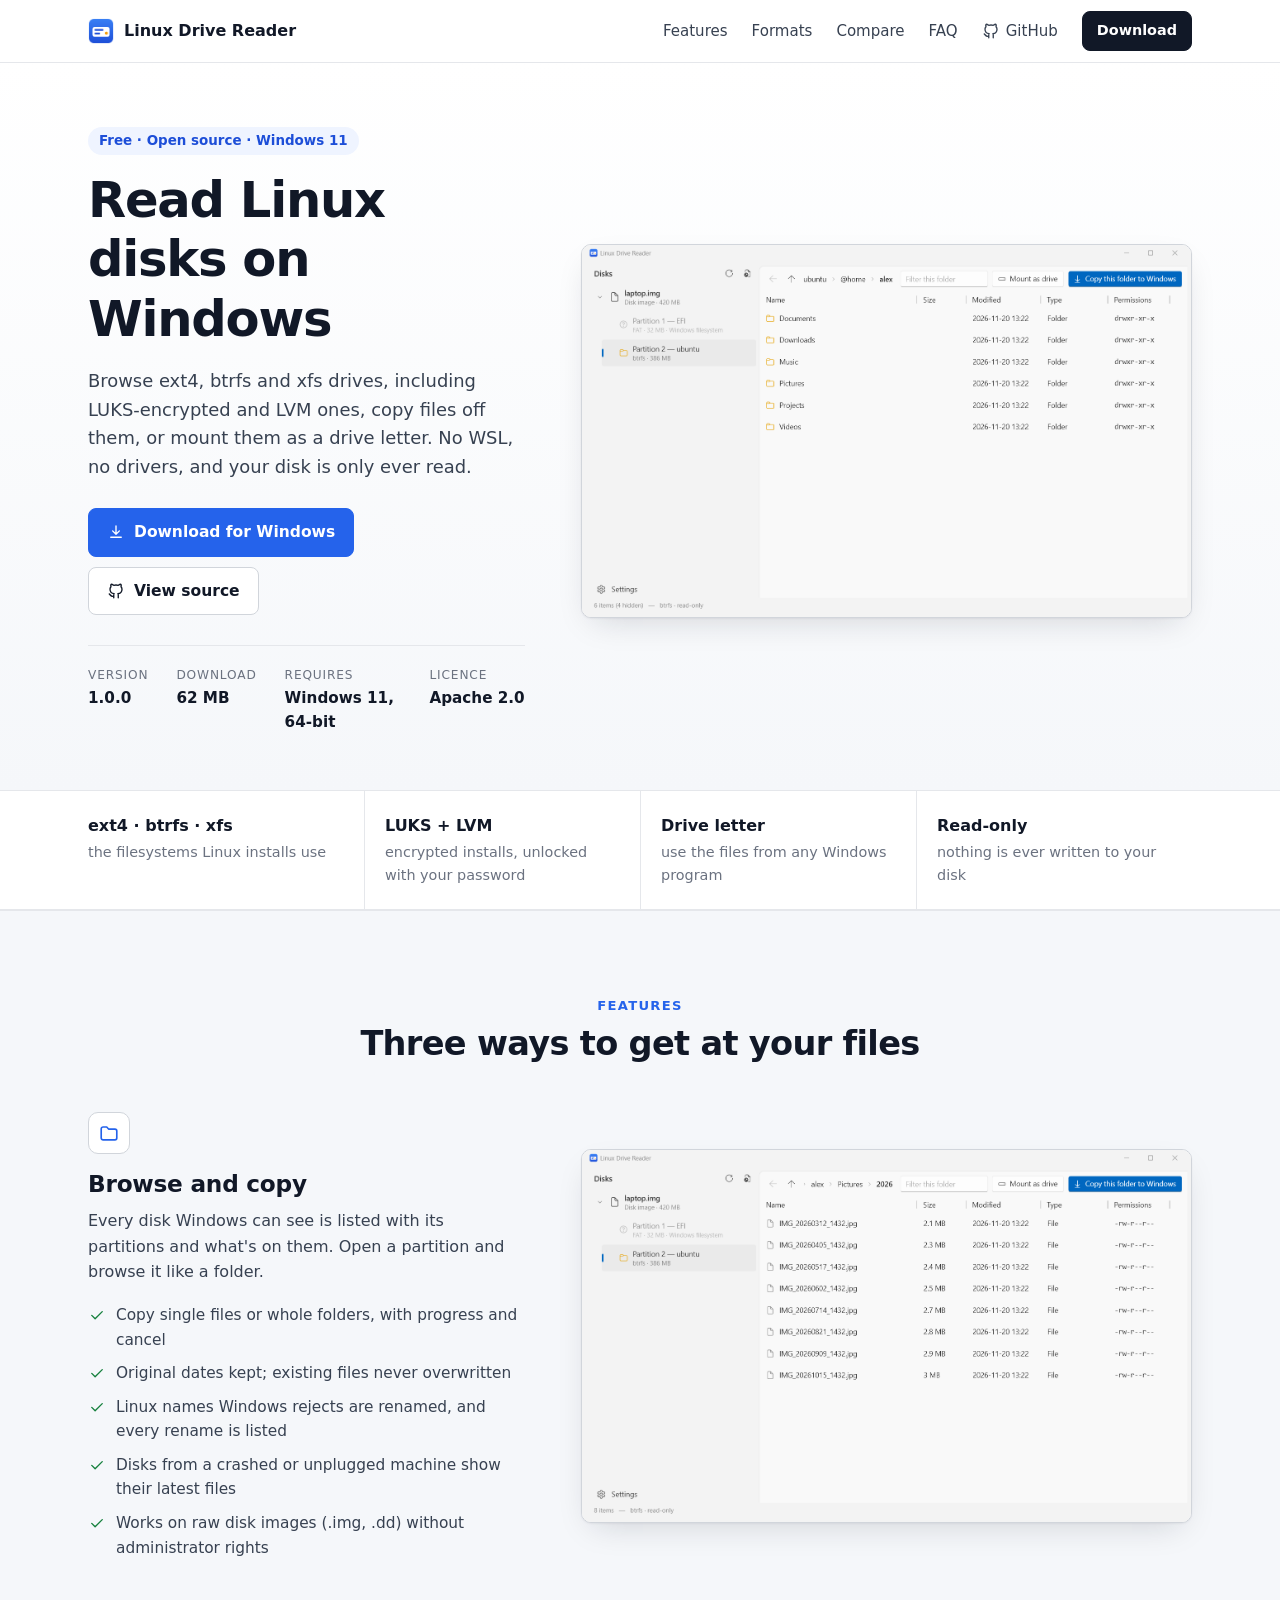
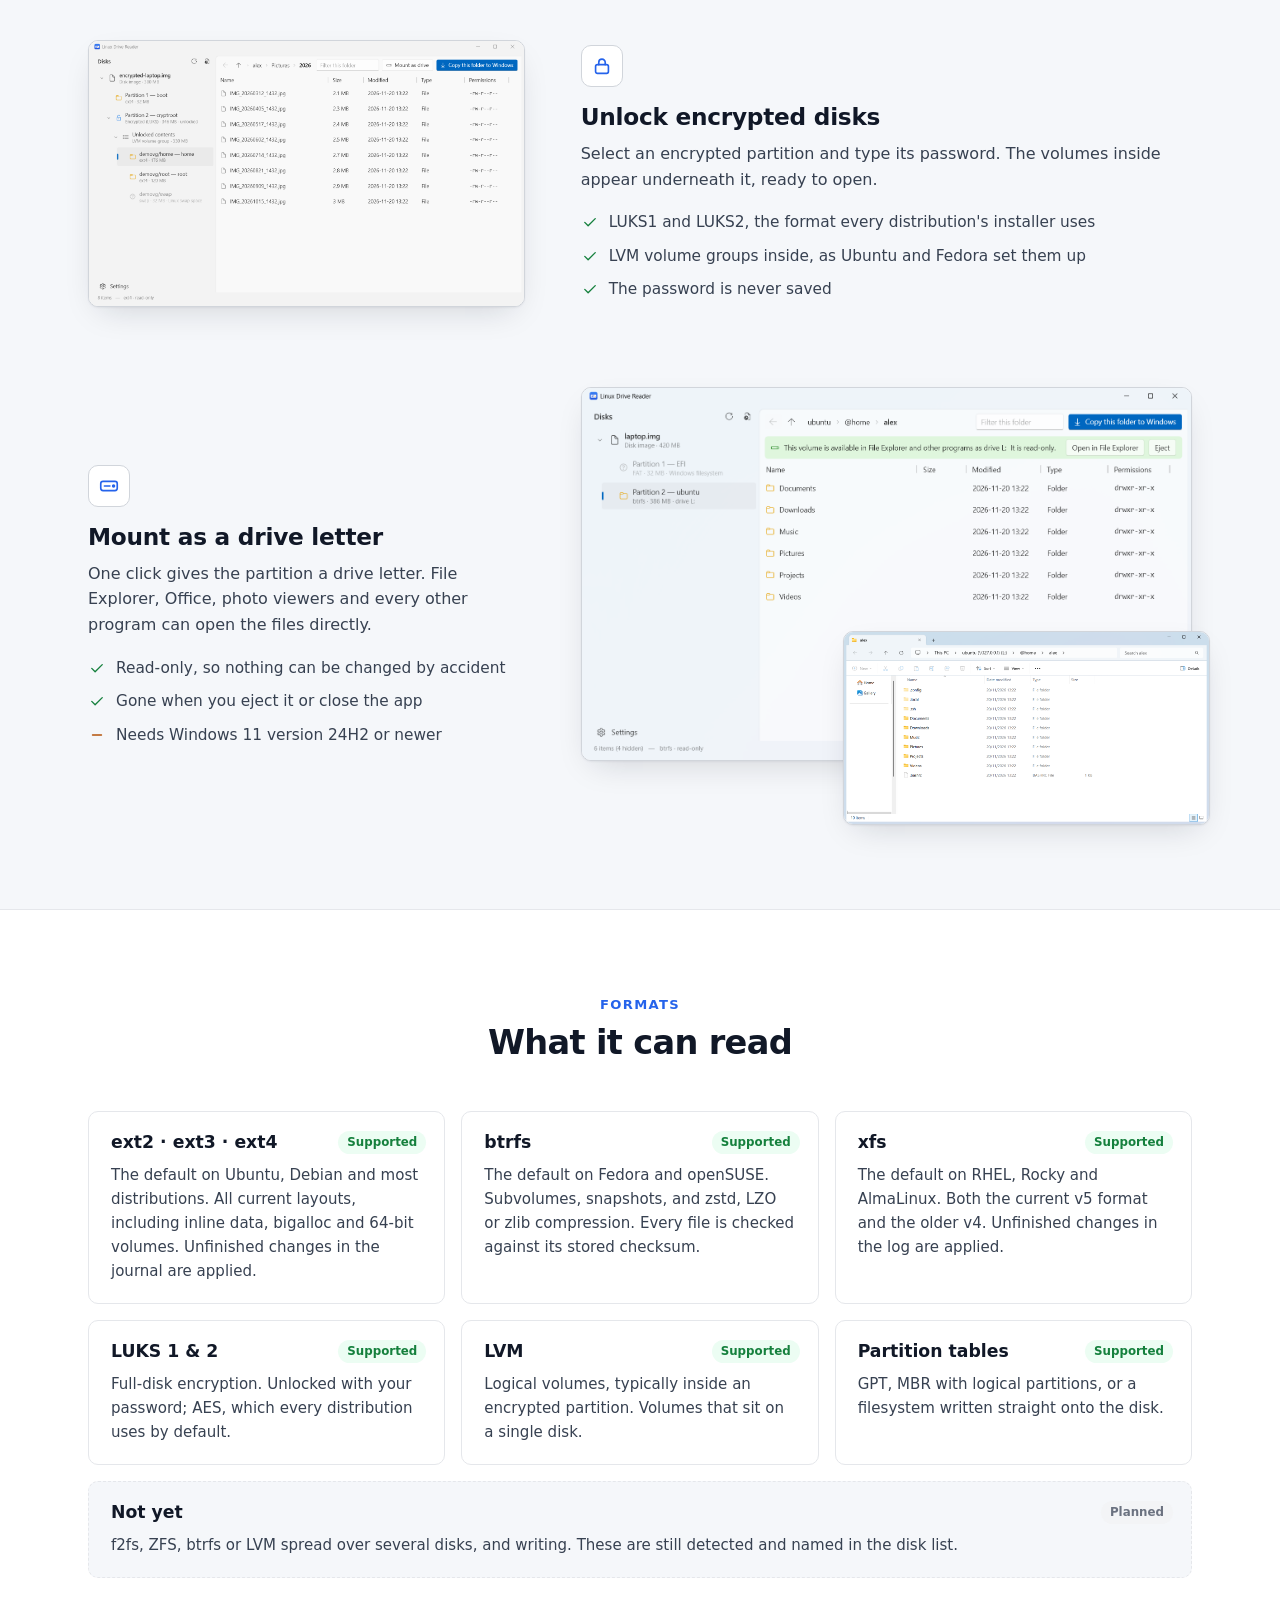
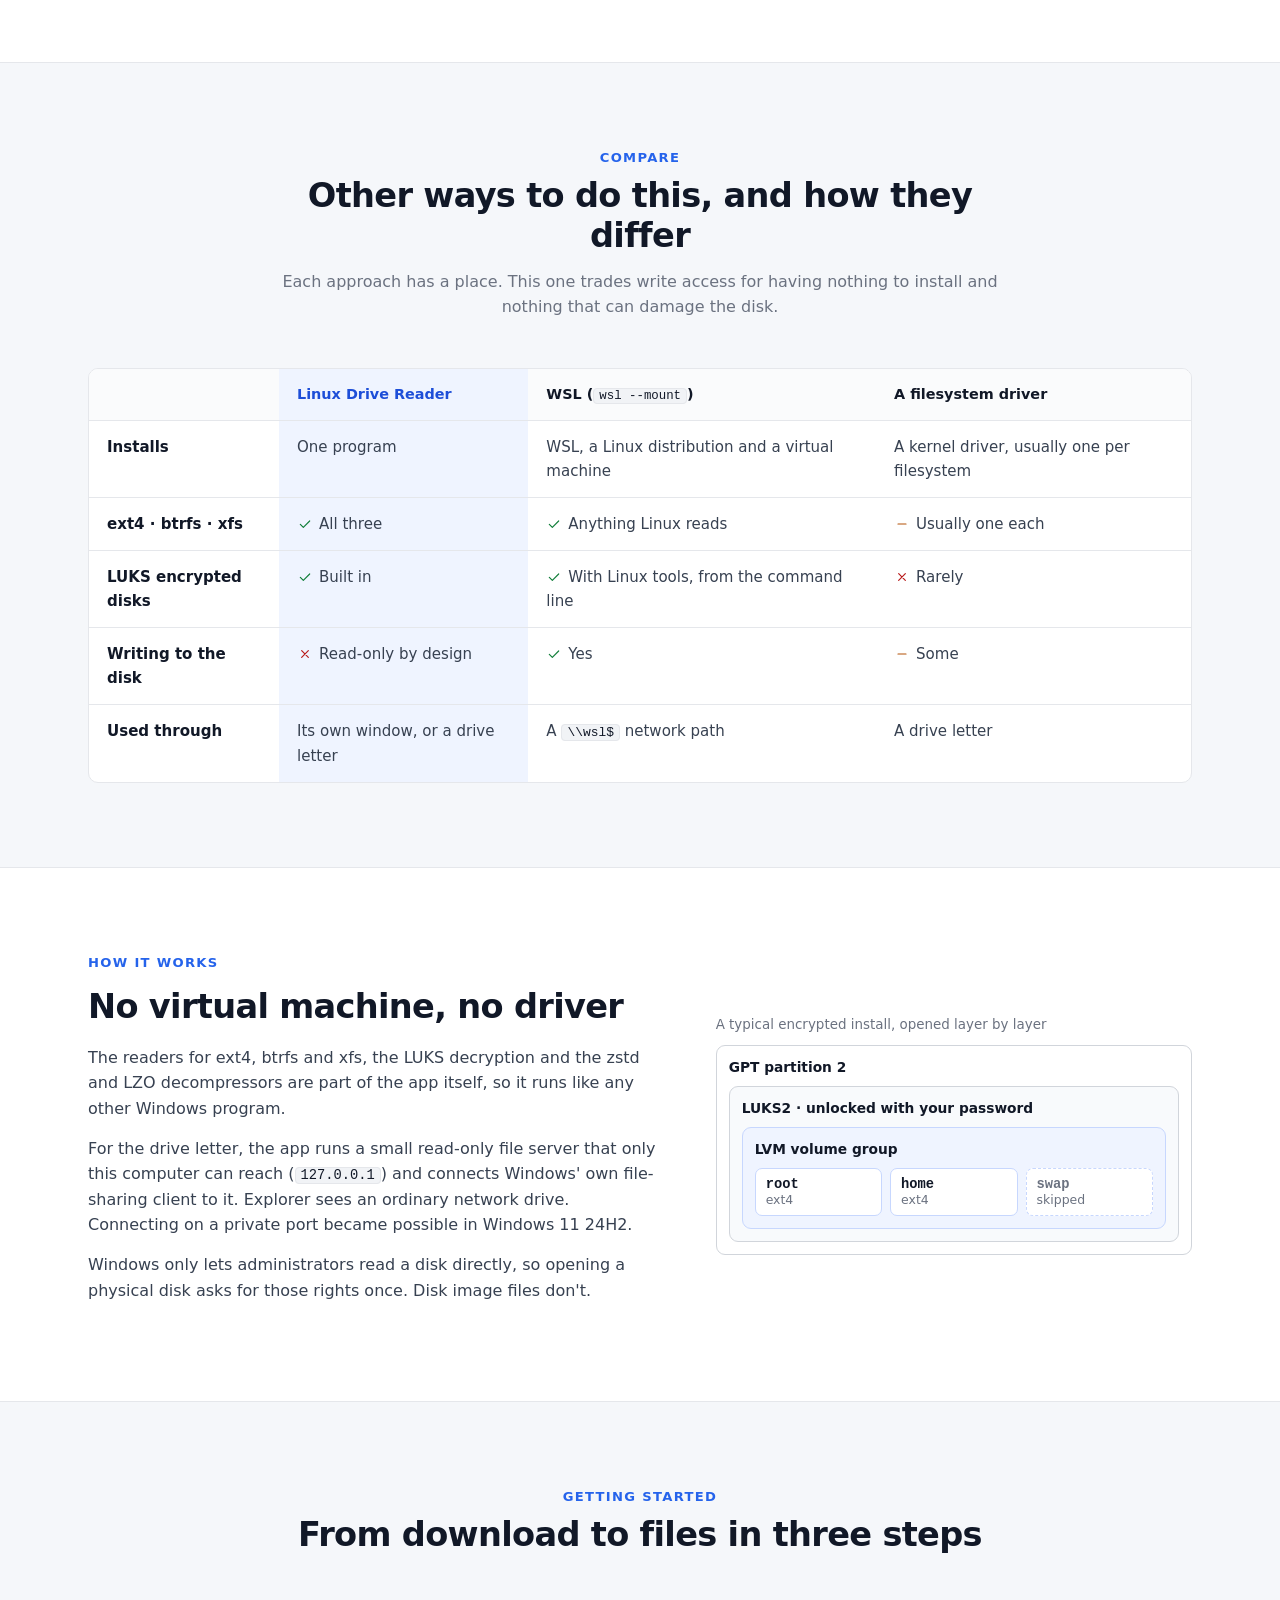
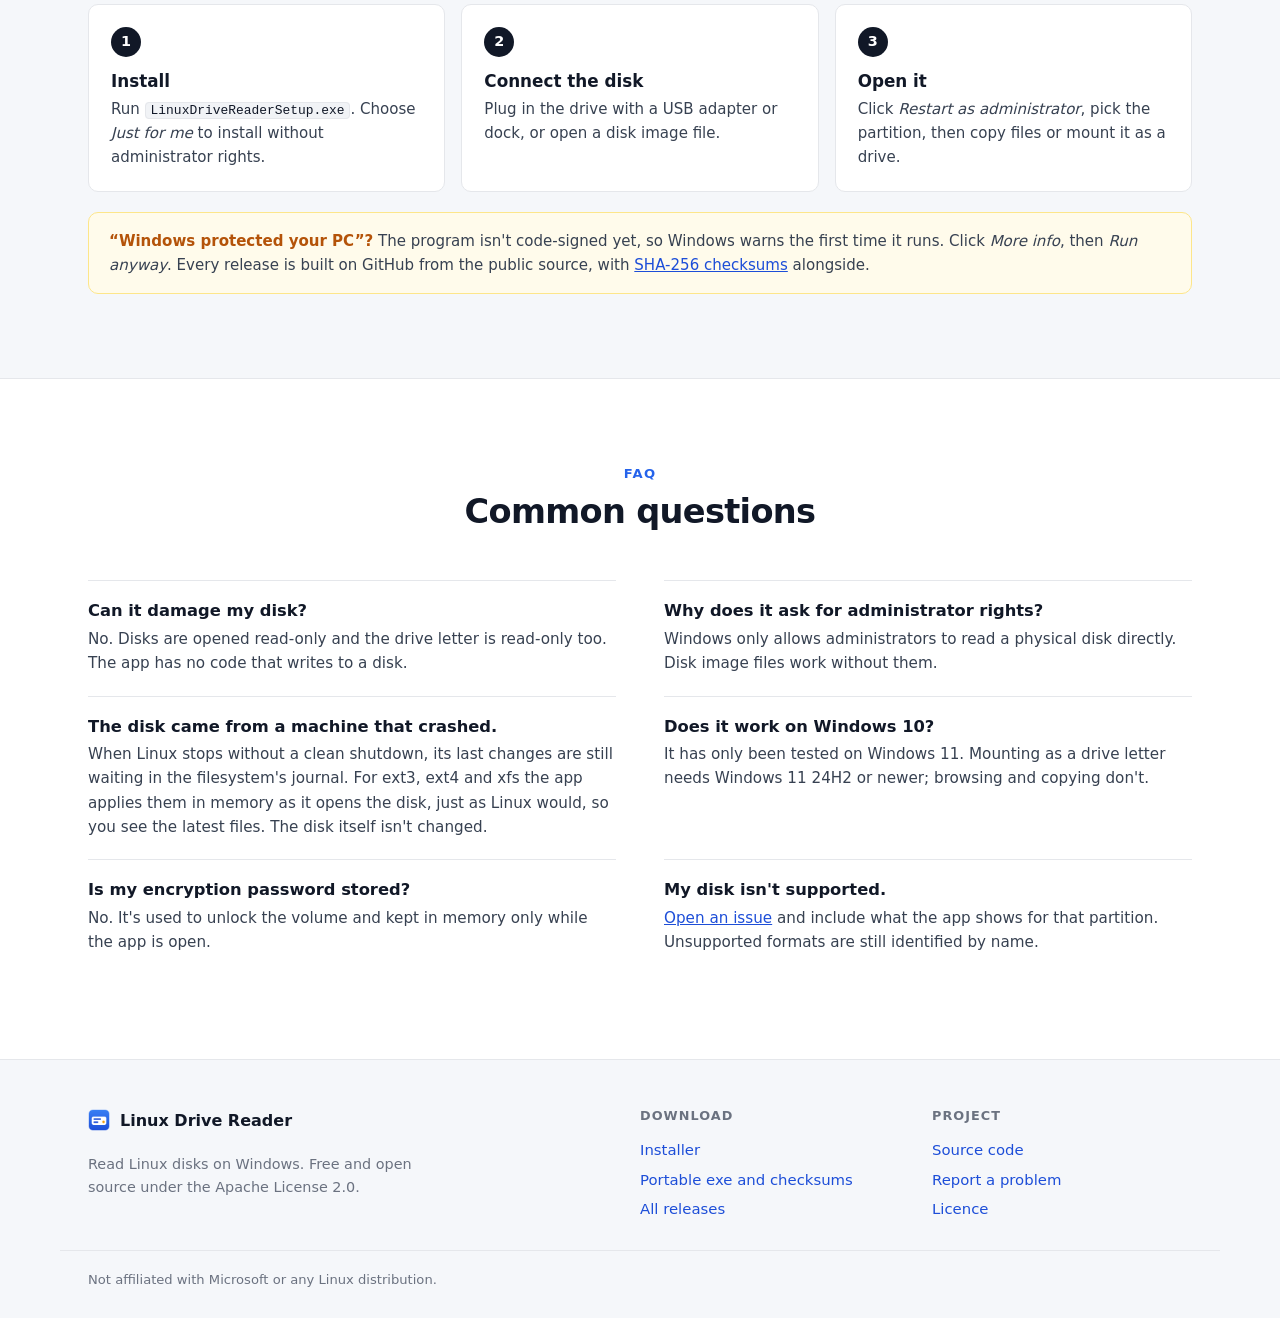
==== commit 492cfef7: "Replay the ext3/ext4 journal and the xfs log in memory A disk taken from a machine that crashed or l" ====
--- a/site/index.html
+++ b/site/index.html
@@ -73,6 +73,7 @@
           <li><svg class="i yes" viewBox="0 0 24 24" aria-hidden="true"><path d="m5 12.5 4.5 4.5L19 7.5"/></svg>Copy single files or whole folders, with progress and cancel</li>
           <li><svg class="i yes" viewBox="0 0 24 24" aria-hidden="true"><path d="m5 12.5 4.5 4.5L19 7.5"/></svg>Original dates kept; existing files never overwritten</li>
           <li><svg class="i yes" viewBox="0 0 24 24" aria-hidden="true"><path d="m5 12.5 4.5 4.5L19 7.5"/></svg>Linux names Windows rejects are renamed, and every rename is listed</li>
+          <li><svg class="i yes" viewBox="0 0 24 24" aria-hidden="true"><path d="m5 12.5 4.5 4.5L19 7.5"/></svg>Disks from a crashed or unplugged machine show their latest files</li>
           <li><svg class="i yes" viewBox="0 0 24 24" aria-hidden="true"><path d="m5 12.5 4.5 4.5L19 7.5"/></svg>Works on raw disk images (.img, .dd) without administrator rights</li>
         </ul>
       </div>
@@ -117,11 +118,11 @@
     <div class="head"><p class="eyebrow">Formats</p><h2>What it can read</h2></div>
     <div class="cards">
       <article class="card"><h3>ext2 · ext3 · ext4</h3><span class="badge ok">Supported</span>
-        <p>The default on Ubuntu, Debian and most distributions. All current layouts, including inline data, bigalloc and 64-bit volumes.</p></article>
+        <p>The default on Ubuntu, Debian and most distributions. All current layouts, including inline data, bigalloc and 64-bit volumes. Unfinished changes in the journal are applied.</p></article>
       <article class="card"><h3>btrfs</h3><span class="badge ok">Supported</span>
         <p>The default on Fedora and openSUSE. Subvolumes, snapshots, and zstd, LZO or zlib compression. Every file is checked against its stored checksum.</p></article>
       <article class="card"><h3>xfs</h3><span class="badge ok">Supported</span>
-        <p>The default on RHEL, Rocky and AlmaLinux. Both the current v5 format and the older v4.</p></article>
+        <p>The default on RHEL, Rocky and AlmaLinux. Both the current v5 format and the older v4. Unfinished changes in the log are applied.</p></article>
       <article class="card"><h3>LUKS 1 &amp; 2</h3><span class="badge ok">Supported</span>
         <p>Full-disk encryption. Unlocked with your password; AES, which every distribution uses by default.</p></article>
       <article class="card"><h3>LVM</h3><span class="badge ok">Supported</span>
@@ -200,7 +201,7 @@
     <div class="faq">
       <div><h3>Can it damage my disk?</h3><p>No. Disks are opened read-only and the drive letter is read-only too. The app has no code that writes to a disk.</p></div>
       <div><h3>Why does it ask for administrator rights?</h3><p>Windows only allows administrators to read a physical disk directly. Disk image files work without them.</p></div>
-      <div><h3>The disk came from a machine that crashed.</h3><p>The app tells you when a filesystem wasn't shut down cleanly. Everything still opens, but the last changes before the crash may be missing.</p></div>
+      <div><h3>The disk came from a machine that crashed.</h3><p>When Linux stops without a clean shutdown, its last changes are still waiting in the filesystem's journal. For ext3, ext4 and xfs the app applies them in memory as it opens the disk, just as Linux would, so you see the latest files. The disk itself isn't changed.</p></div>
       <div><h3>Does it work on Windows 10?</h3><p>It has only been tested on Windows 11. Mounting as a drive letter needs Windows 11 24H2 or newer; browsing and copying don't.</p></div>
       <div><h3>Is my encryption password stored?</h3><p>No. It's used to unlock the volume and kept in memory only while the app is open.</p></div>
       <div><h3>My disk isn't supported.</h3><p><a href="https://github.com/yairpatch/linux-drive-reader/issues">Open an issue</a> and include what the app shows for that partition. Unsupported formats are still identified by name.</p></div>
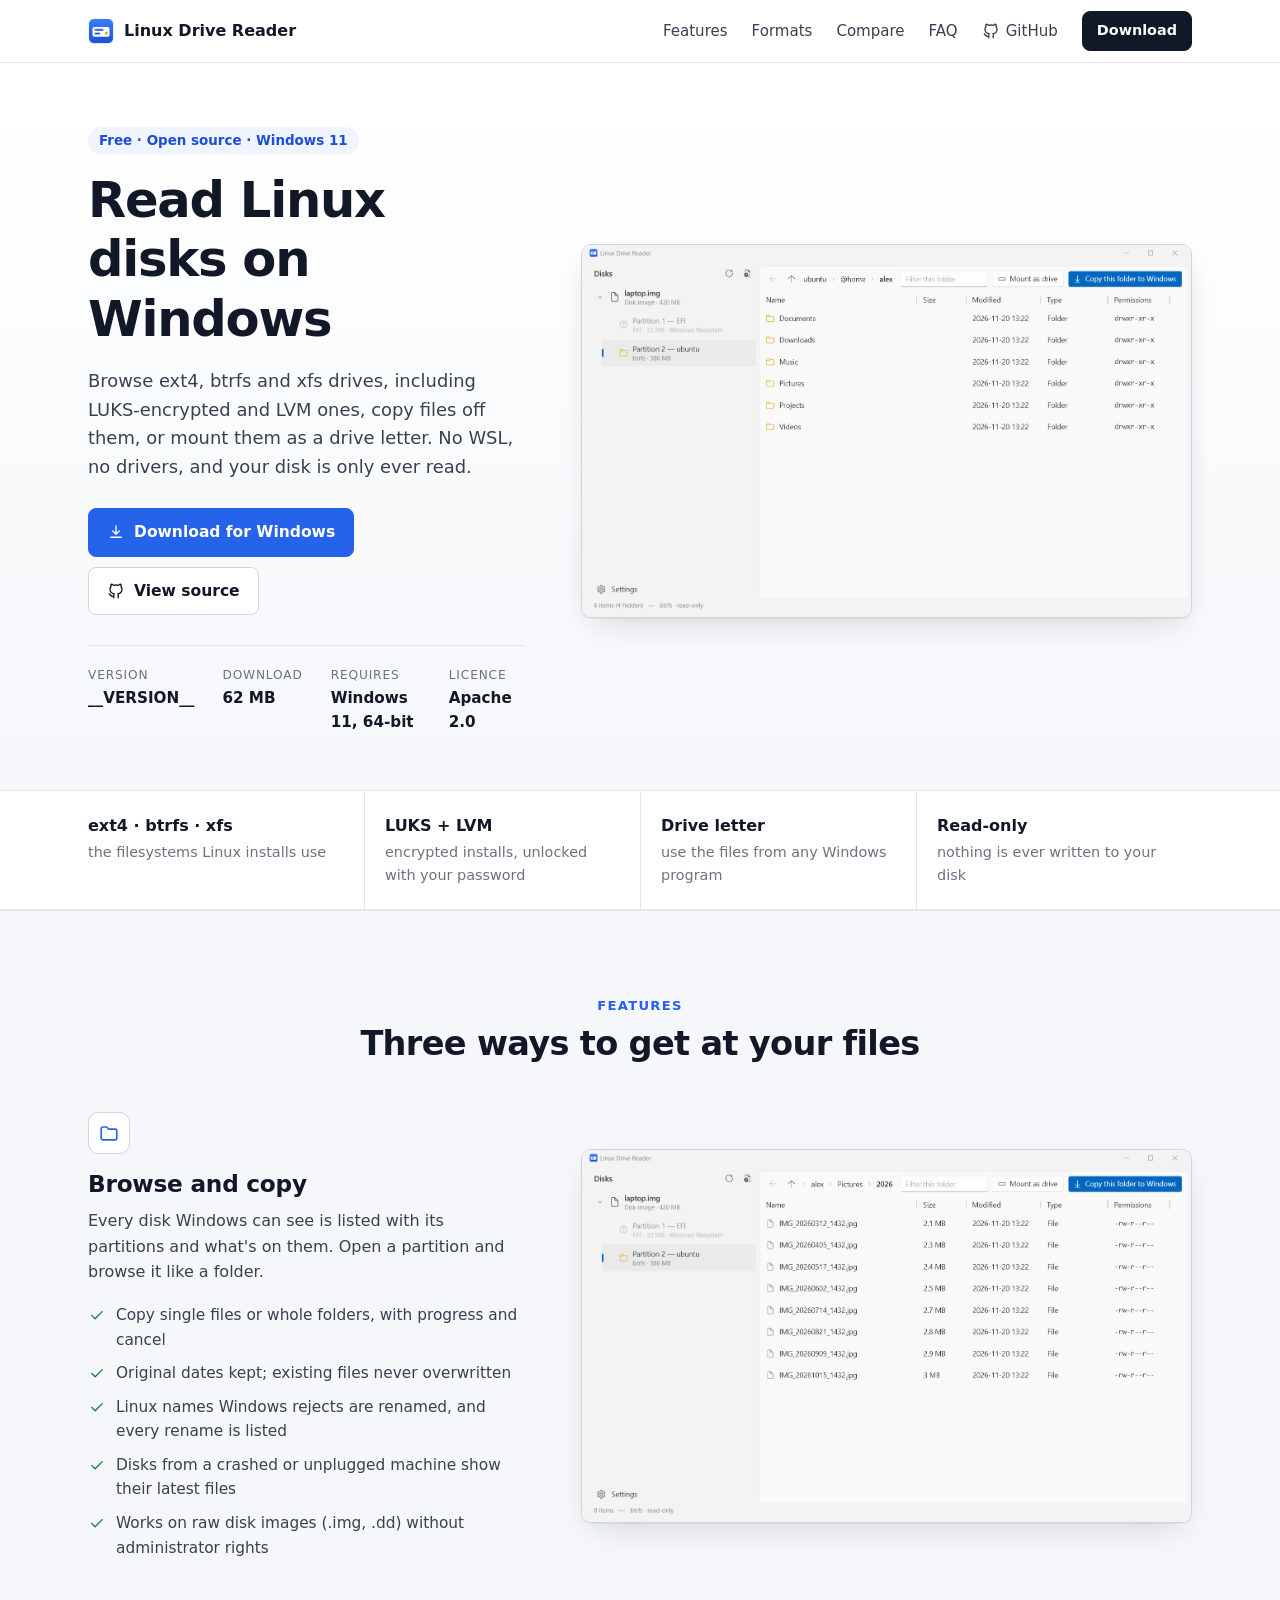
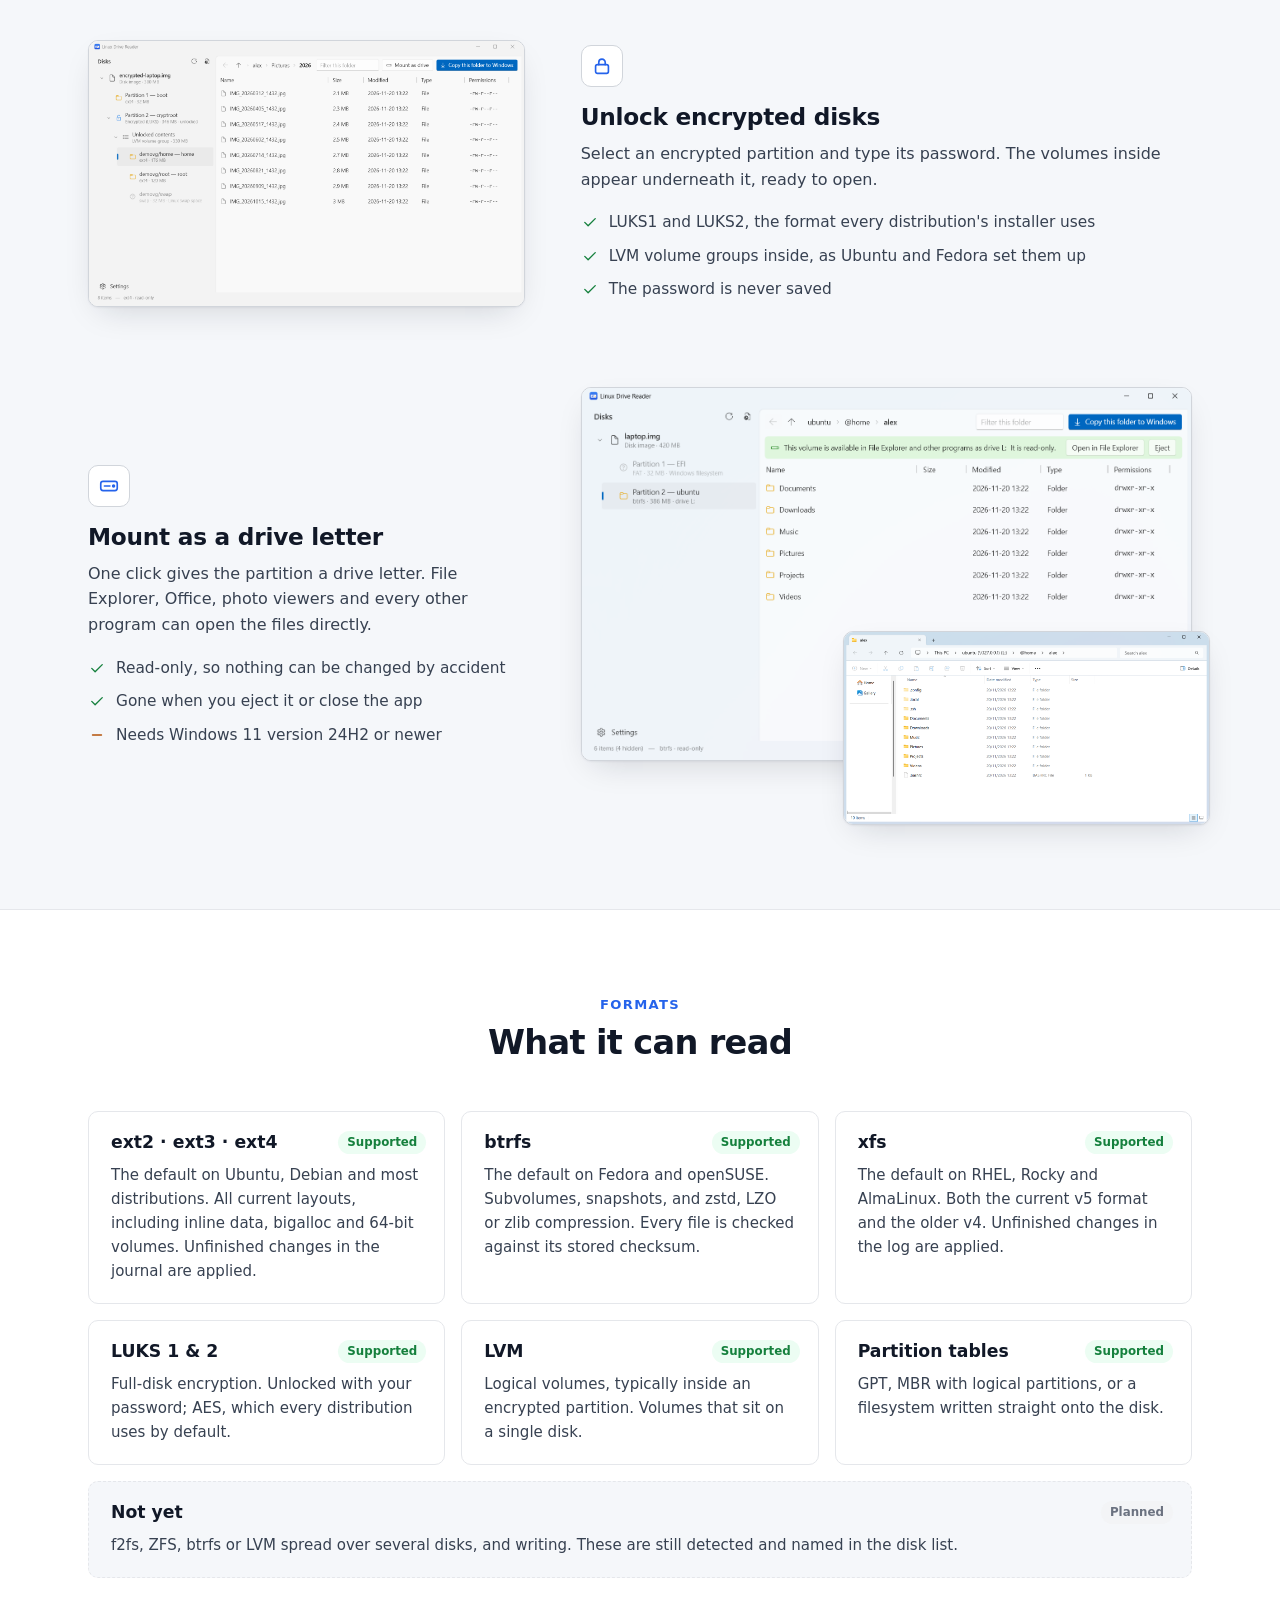
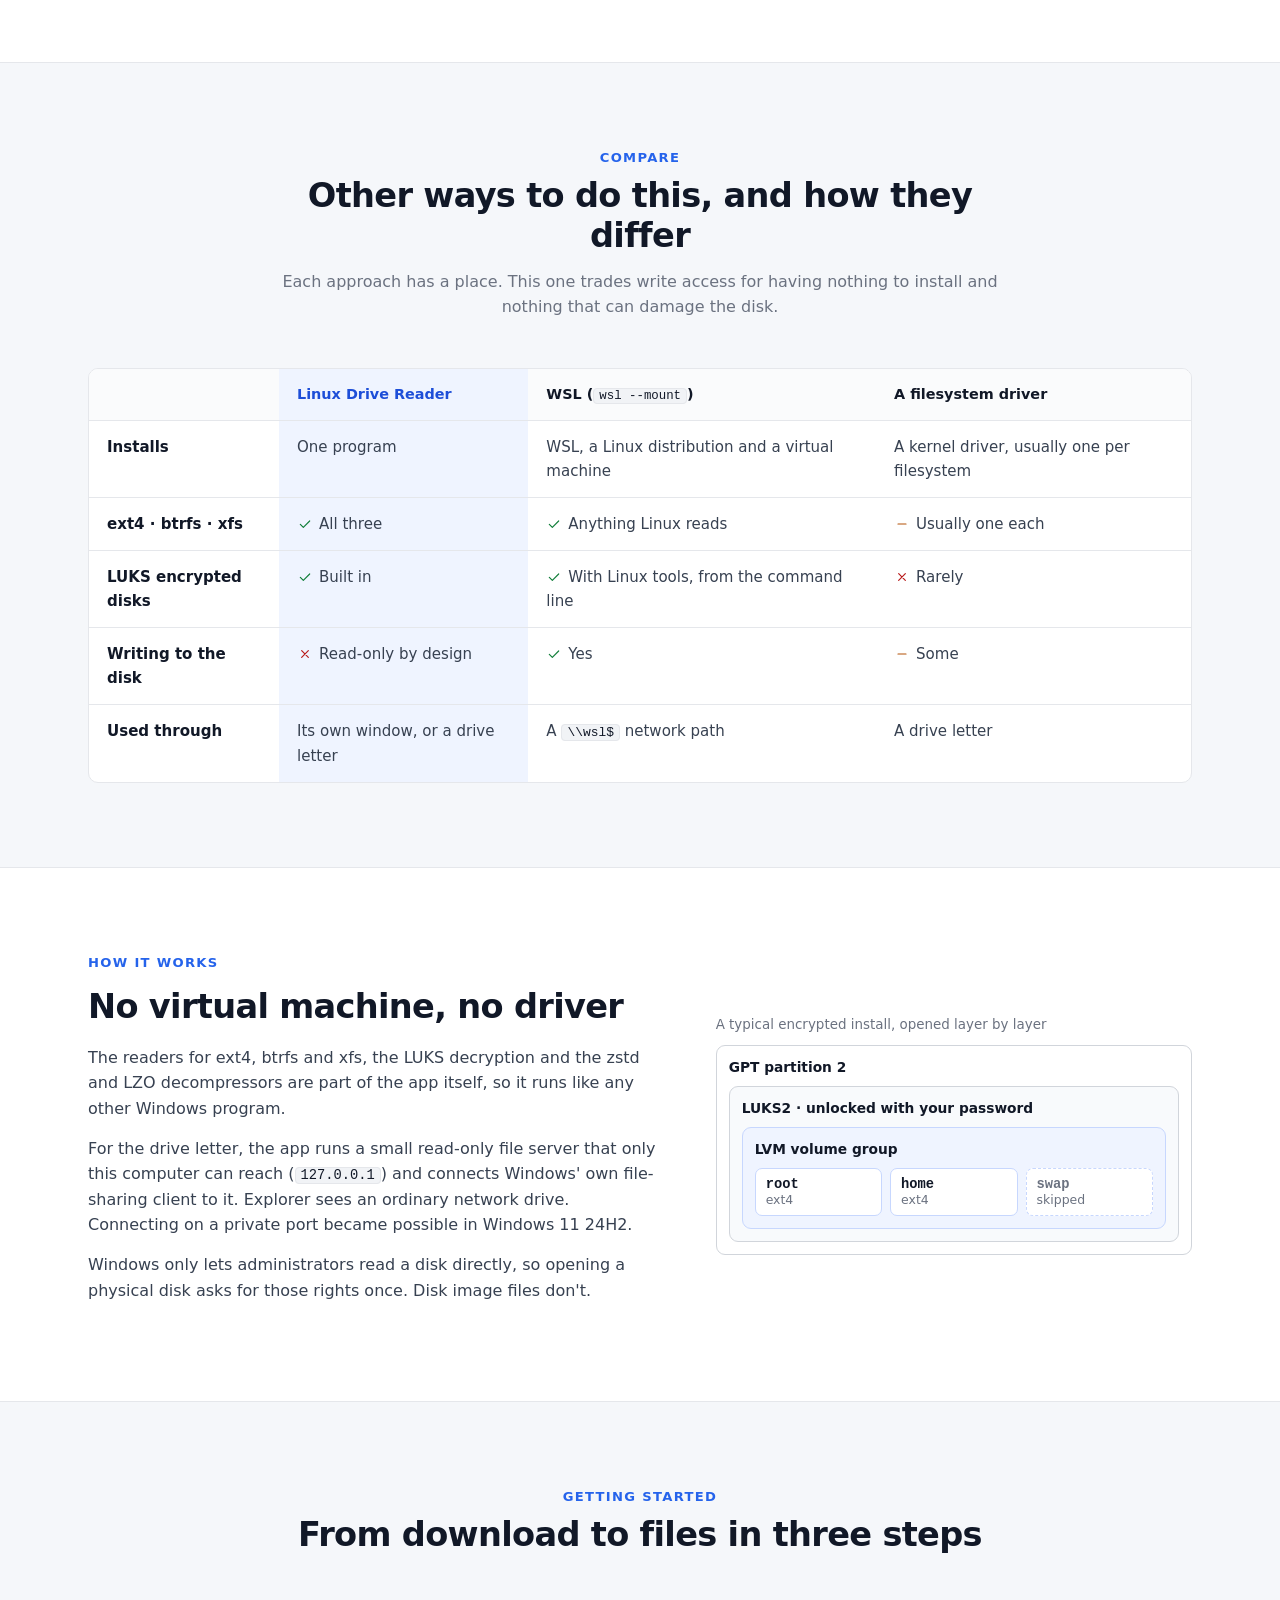
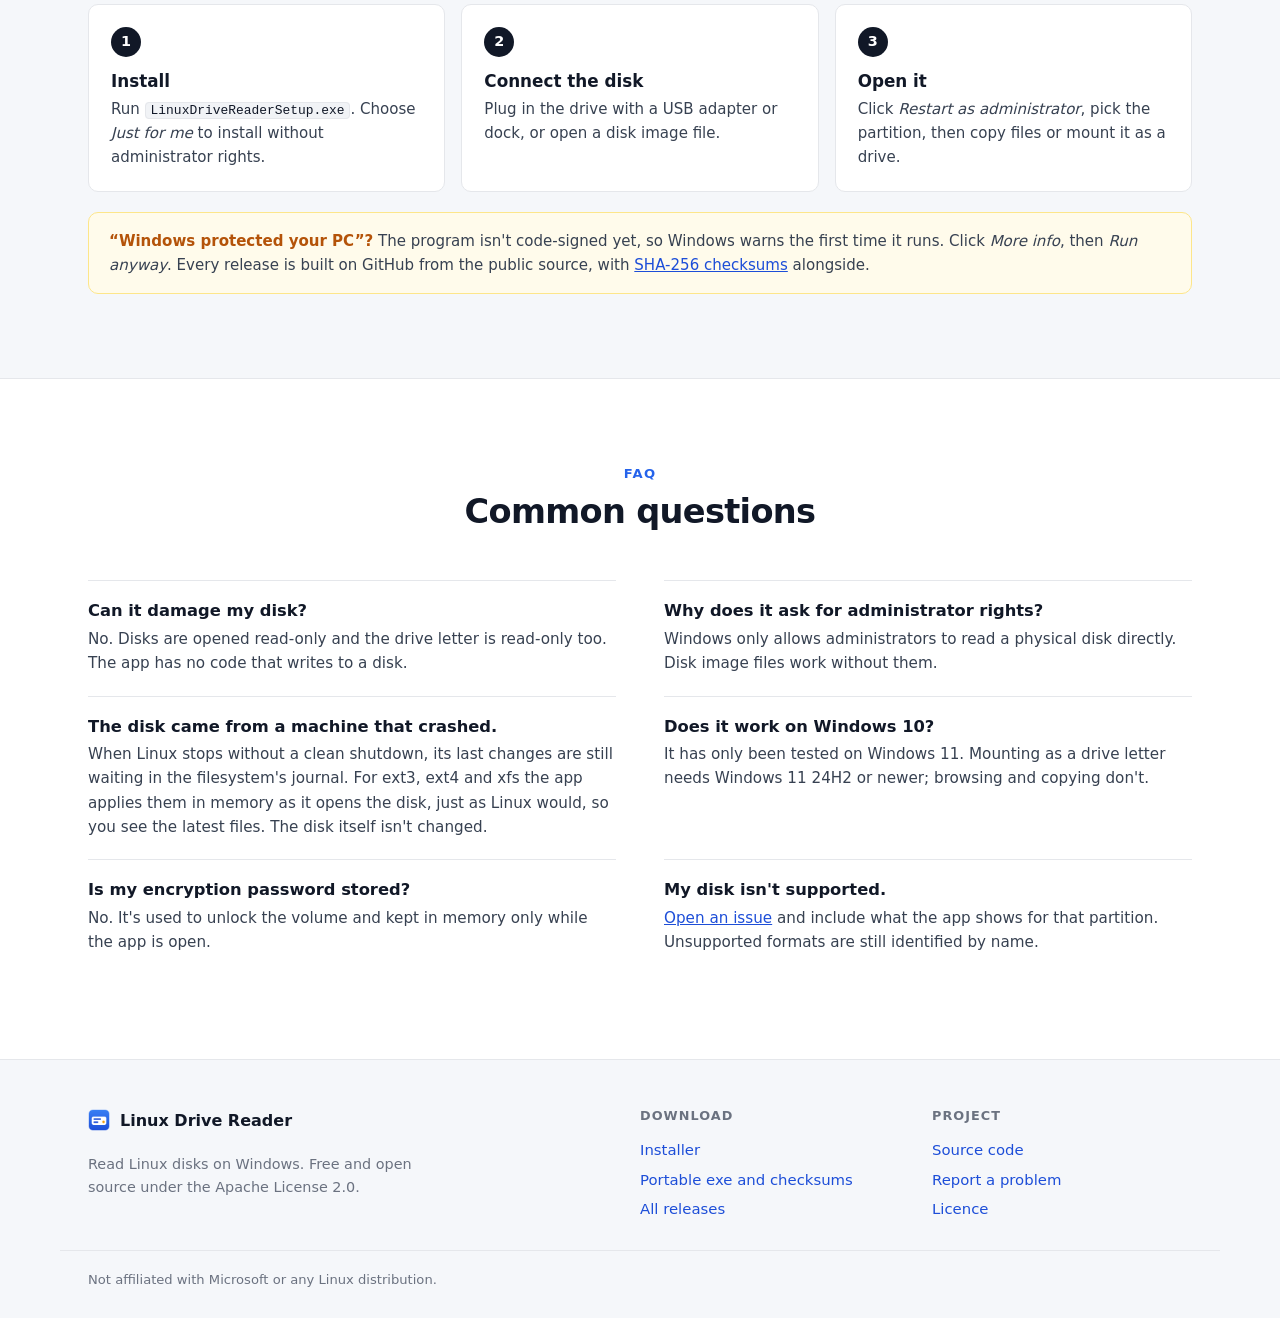
==== commit 22097a98: "Improve the website's search and link-preview metadata - Search-oriented title and description, cano" ====
--- a/site/index.html
+++ b/site/index.html
@@ -3,12 +3,47 @@
 <head>
 <meta charset="utf-8">
 <meta name="viewport" content="width=device-width, initial-scale=1">
-<title>Linux Drive Reader · Read Linux disks on Windows</title>
-<meta name="description" content="A Windows program that reads disks formatted by Linux: ext4, btrfs and xfs, including LUKS-encrypted and LVM ones. Browse them, copy files off, or mount them as a drive letter. Read-only, no WSL, no drivers.">
-<meta property="og:title" content="Linux Drive Reader">
-<meta property="og:description" content="Read ext4, btrfs and xfs disks on Windows, including encrypted ones. Free, open source, read-only.">
-<meta property="og:image" content="assets/browse-light.png">
+<title>Linux Drive Reader: open ext4, btrfs and xfs drives on Windows</title>
+<meta name="description" content="Free Windows app to open Linux drives. Browse and copy files from ext4, btrfs and xfs disks, including LUKS-encrypted and LVM ones, or mount them as a drive letter. No WSL, no drivers, read-only.">
+<link rel="canonical" href="https://yairpatch.github.io/linux-drive-reader/">
+<meta name="robots" content="index, follow">
+<meta property="og:type" content="website">
+<meta property="og:site_name" content="Linux Drive Reader">
+<meta property="og:url" content="https://yairpatch.github.io/linux-drive-reader/">
+<meta property="og:title" content="Linux Drive Reader: open ext4, btrfs and xfs drives on Windows">
+<meta property="og:description" content="Browse, copy and mount Linux disks on Windows, including encrypted ones. Free, open source, read-only.">
+<meta property="og:image" content="https://yairpatch.github.io/linux-drive-reader/assets/social.png">
+<meta property="og:image:width" content="1200">
+<meta property="og:image:height" content="630">
+<meta property="og:image:alt" content="Linux Drive Reader showing the files on a btrfs partition">
+<meta name="twitter:card" content="summary_large_image">
+<meta name="twitter:title" content="Linux Drive Reader: open ext4, btrfs and xfs drives on Windows">
+<meta name="twitter:description" content="Browse, copy and mount Linux disks on Windows, including encrypted ones. Free, open source, read-only.">
+<meta name="twitter:image" content="https://yairpatch.github.io/linux-drive-reader/assets/social.png">
 <link rel="icon" href="assets/favicon.png">
+<link rel="apple-touch-icon" href="assets/icon.png">
+<script type="application/ld+json">
+{
+  "@context": "https://schema.org",
+  "@type": "SoftwareApplication",
+  "name": "Linux Drive Reader",
+  "description": "A Windows program that reads disks formatted by Linux: ext4, btrfs and xfs, including LUKS-encrypted and LVM ones. Browse them, copy files off, or mount them as a drive letter. Read-only.",
+  "url": "https://yairpatch.github.io/linux-drive-reader/",
+  "applicationCategory": "UtilitiesApplication",
+  "operatingSystem": "Windows 11",
+  "softwareVersion": "__VERSION__",
+  "downloadUrl": "https://github.com/yairpatch/linux-drive-reader/releases/latest/download/LinuxDriveReaderSetup.exe",
+  "installUrl": "https://github.com/yairpatch/linux-drive-reader/releases/latest/download/LinuxDriveReaderSetup.exe",
+  "fileSize": "62MB",
+  "license": "https://www.apache.org/licenses/LICENSE-2.0",
+  "isAccessibleForFree": true,
+  "offers": { "@type": "Offer", "price": "0", "priceCurrency": "USD" },
+  "screenshot": "https://yairpatch.github.io/linux-drive-reader/assets/browse-light.png",
+  "image": "https://yairpatch.github.io/linux-drive-reader/assets/social.png",
+  "featureList": ["Read ext2, ext3 and ext4", "Read btrfs with subvolumes, snapshots and compression", "Read xfs", "Unlock LUKS1 and LUKS2 encrypted disks", "Open LVM volumes", "Mount a Linux partition as a Windows drive letter", "Apply unfinished journal changes after a crash"],
+  "sameAs": ["https://github.com/yairpatch/linux-drive-reader"]
+}
+</script>
 <link rel="stylesheet" href="style.css">
 </head>
 <body>
@@ -39,7 +74,7 @@
         <a class="btn" href="https://github.com/yairpatch/linux-drive-reader"><svg class="i " viewBox="0 0 24 24" aria-hidden="true"><path d="M9 19c-4.3 1.4-4.3-2.5-6-3m12 5v-3.5c0-1 .1-1.4-.5-2 2.8-.3 5.5-1.4 5.5-6a4.6 4.6 0 0 0-1.3-3.2 4.2 4.2 0 0 0-.1-3.2s-1.1-.3-3.5 1.3a12.3 12.3 0 0 0-6.2 0C6.5 2.8 5.4 3.1 5.4 3.1a4.2 4.2 0 0 0-.1 3.2A4.6 4.6 0 0 0 4 9.5c0 4.6 2.7 5.7 5.5 6-.6.6-.6 1.2-.5 2V21"/></svg>View source</a>
       </div>
       <dl class="facts">
-        <div><dt>Version</dt><dd id="ver">1.0.0</dd></div>
+        <div><dt>Version</dt><dd id="ver">__VERSION__</dd></div>
         <div><dt>Download</dt><dd id="size">62 MB</dd></div>
         <div><dt>Requires</dt><dd>Windows 11, 64-bit</dd></div>
         <div><dt>Licence</dt><dd>Apache 2.0</dd></div>
